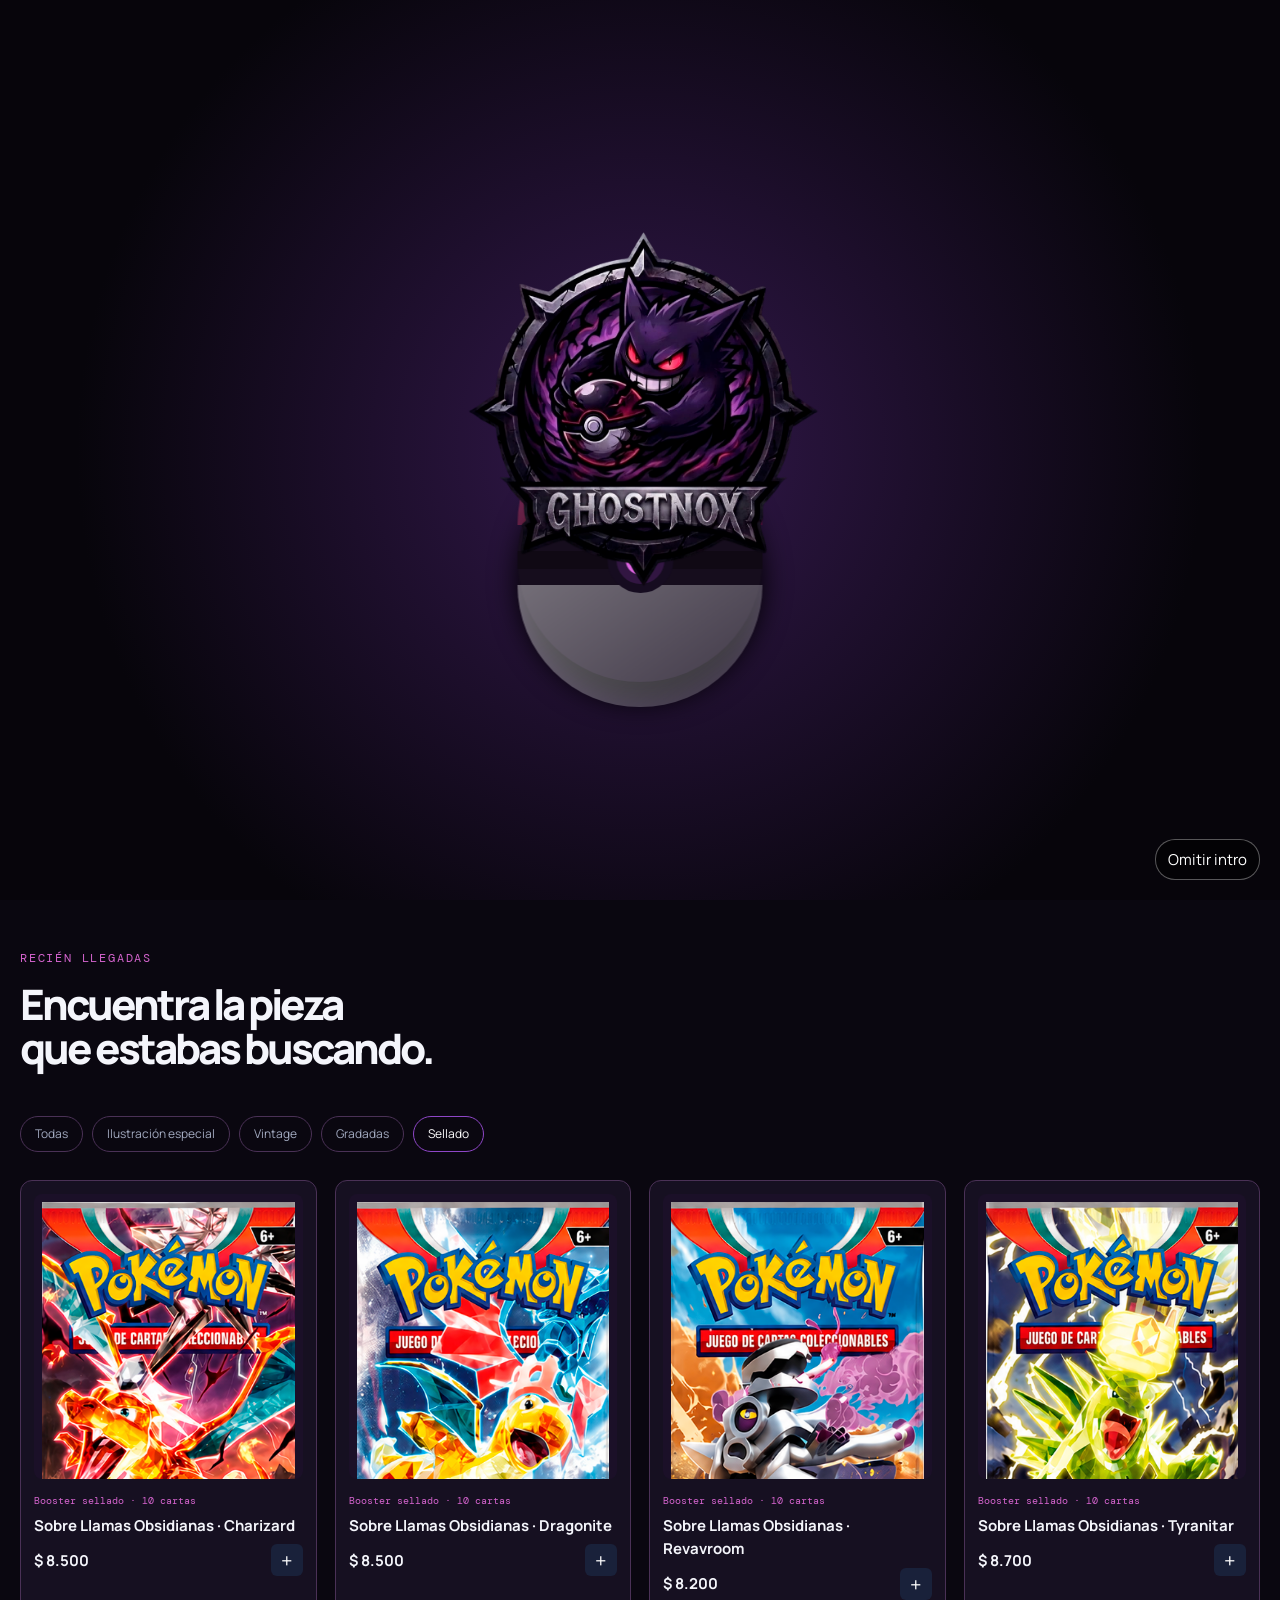
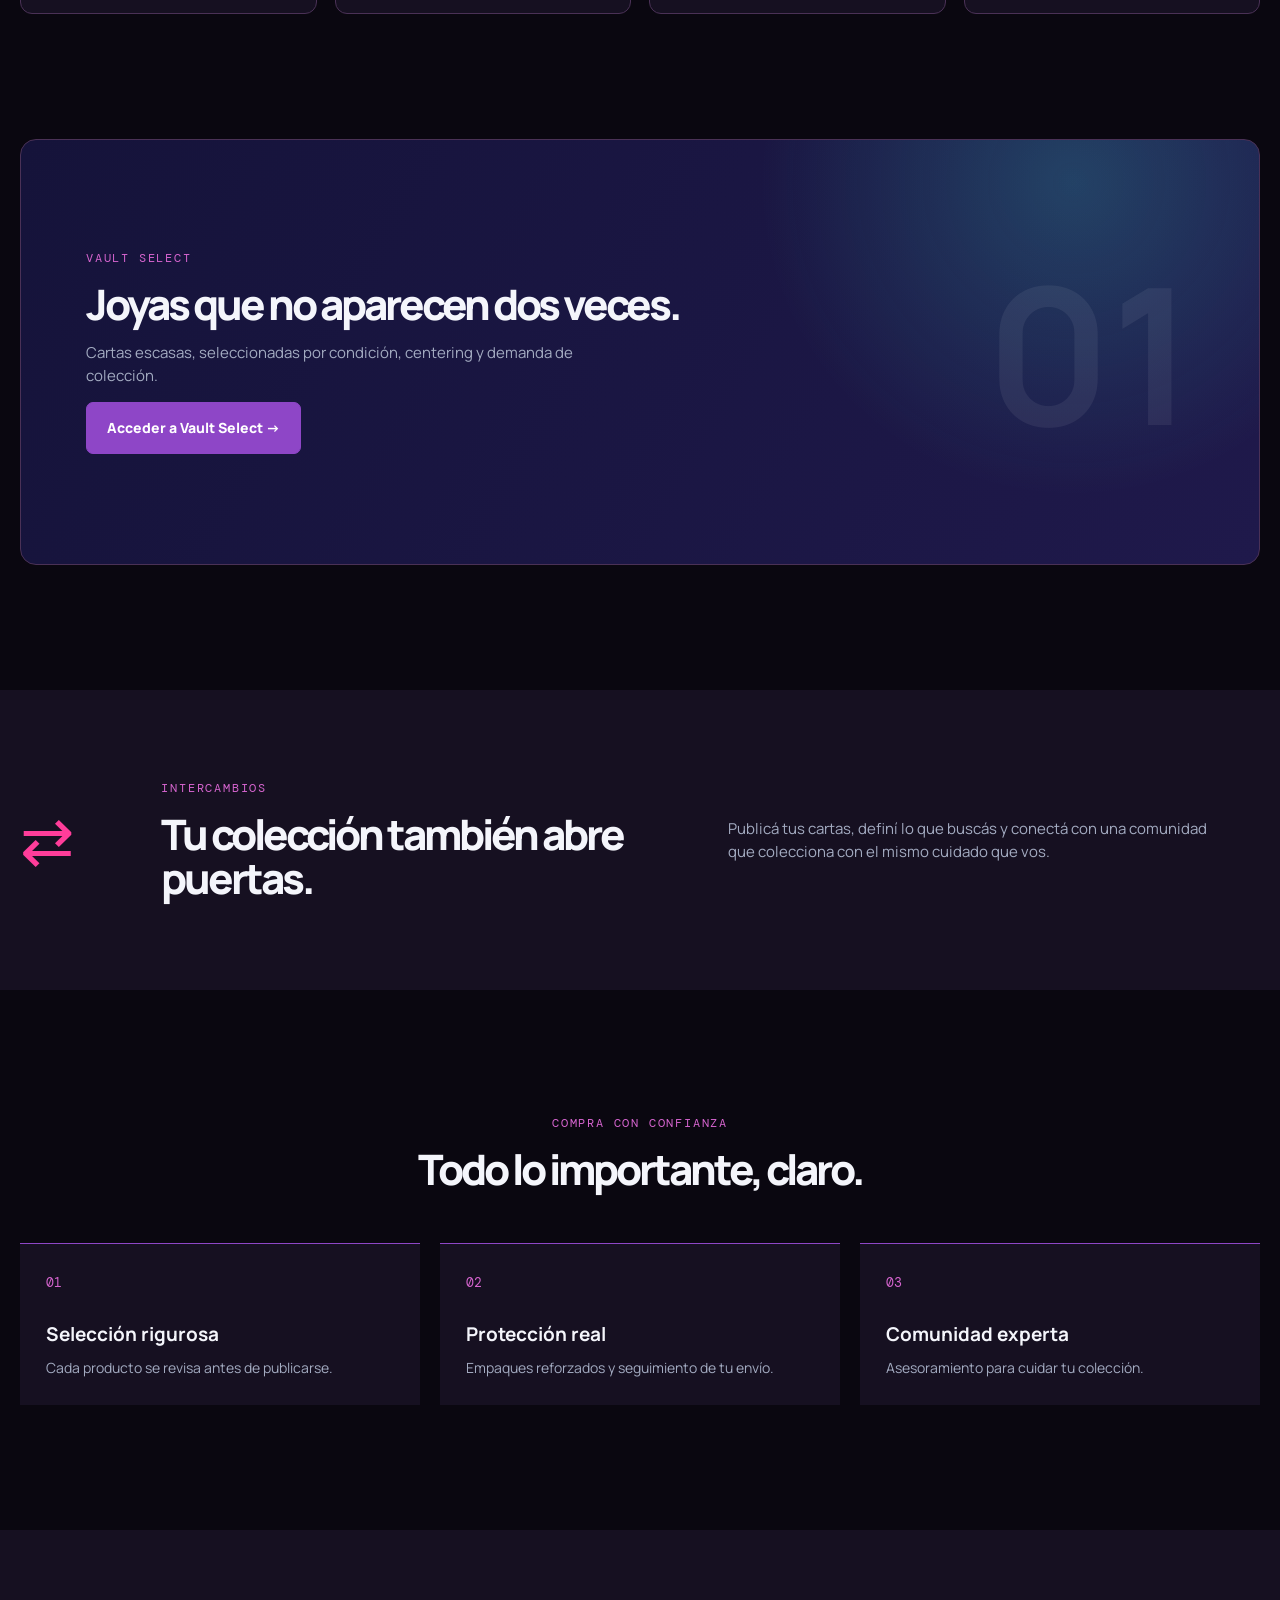
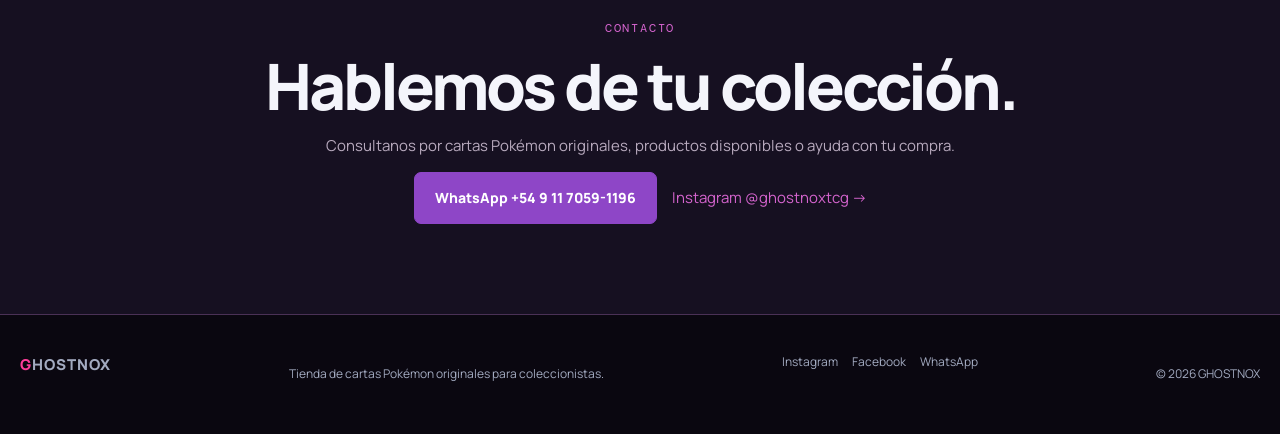
==== index.html @ 44be55e6 "Add singles" ====
<!doctype html>
<html lang="es">

<head>
    <meta charset="utf-8">
    <meta name="viewport" content="width=device-width,initial-scale=1">
    <title>Ghostnox — Cartas Pokémon</title>
    <link rel="icon" href="favicon.svg">
    <link rel="preconnect" href="https://fonts.googleapis.com">
    <link rel="preconnect" href="https://fonts.gstatic.com" crossorigin>
    <link href="https://fonts.googleapis.com/css2?family=DM+Mono&family=Manrope:wght@400;600;700;800&display=swap"
        rel="stylesheet">
    <link rel="stylesheet" href="assets/css/style.css">
</head>

<body>
    <header><a class="brand" href="#inicio">✦ Ghostnox </b></a>
        <nav data-navigation><a href="singles.html">Singles</a><a href="#coleccion">Colección</a><a href="#vault">Vault Select</a><a
                href="#intercambios">Intercambios</a><a href="#guia">Guía</a></nav>
        <div class="actions"><button data-search-button aria-label="Buscar">⌕</button><button class="bag"
                data-cart-button>Bolsa <span data-cart-count>0</span></button><button class="menu"
                data-menu-button>☰</button></div>
    </header>
    <main id="inicio">
        <section class="hero">
            <div class="copy">
                <p class="eyebrow">CURADO PARA COLECCIONISTAS</p>
                <h1>Tu próxima carta<br><em>extraordinaria.</em></h1>
                <p>Cartas verificadas, envíos protegidos y una selección que convierte cada apertura en un momento
                    especial.</p><a class="button" href="#coleccion">Explorar cartas →</a><a class="quiet"
                    href="#guia">Cómo funciona</a>
                <div class="trust">◆ Autenticidad verificada　◆ Pago protegido　◆ Envíos asegurados</div>
            </div>
            <div class="hero-art">
                <div class="card"><small>STAGE 2 · 330 HP</small><strong>Charizard ex</strong>
                    <div>🔥</div>
                    <p>Inferno Wing <b>180</b></p><i>Paldea Evolved · Ultra Rare</i>
                </div>
                <aside><b>9.5</b><small>VAULT<br>GRADE</small></aside>
            </div>
        </section>
        <section class="metrics">
            <div><b>4.8/5</b><span>experiencia de compra</span></div>
            <div><b>3.000+</b><span>cartas disponibles</span></div>
            <div><b>48 h</b><span>despacho asegurado</span></div>
            <div><b>100%</b><span>lotes revisados</span></div>
        </section>
        <section class="collection" id="coleccion">
            <p class="eyebrow">RECIÉN LLEGADAS</p>
            <h2>Encuentra la pieza<br>que estabas buscando.</h2>
            <div class="filters"><button class="active">Todas</button><button>Ilustración
                    especial</button><button>Vintage</button><button>Gradadas</button><button>Sellado</button></div>
            <div class="products"></div>
        </section>
        <section class="vault" id="vault">
            <div>
                <p class="eyebrow">VAULT SELECT</p>
                <h2>Joyas que no aparecen dos veces.</h2>
                <p>Cartas escasas, seleccionadas por condición, centering y demanda de colección.</p><a class="button"
                    href="#coleccion">Acceder a Vault Select →</a>
            </div><b>01</b>
        </section>
        <section class="exchange" id="intercambios"><span>⇄</span>
            <div>
                <p class="eyebrow">INTERCAMBIOS</p>
                <h2>Tu colección también abre puertas.</h2>
            </div>
            <p>Publicá tus cartas, definí lo que buscás y conectá con una comunidad que colecciona con el mismo cuidado
                que vos.</p>
        </section>
        <section class="guide" id="guia">
            <p class="eyebrow">COMPRA CON CONFIANZA</p>
            <h2>Todo lo importante, claro.</h2>
            <div>
                <article><span>01</span>
                    <h3>Selección rigurosa</h3>
                    <p>Cada producto se revisa antes de publicarse.</p>
                </article>
                <article><span>02</span>
                    <h3>Protección real</h3>
                    <p>Empaques reforzados y seguimiento de tu envío.</p>
                </article>
                <article><span>03</span>
                    <h3>Comunidad experta</h3>
                    <p>Asesoramiento para cuidar tu colección.</p>
                </article>
            </div>
        </section>
    </main>
    <footer><a class="brand" href="#inicio">✦ Ghostnox </b></a>
        <p>Cartas Pokémon para coleccionar con intención.</p>
        <p>© 2026 Ghostnox </p>
    </footer>
    <aside class="cart-panel" data-cart-panel>
        <div>
            <h2>Tu bolsa</h2><button data-close-cart>×</button>
        </div>
        <section data-cart-items>
            <p>Tu bolsa está vacía.</p>
        </section>
        <p class="total">Total <b data-cart-total>$0</b></p><button class="button" data-checkout-button>Finalizar compra
            →</button>
    </aside>
    <div class="overlay" data-overlay></div>
    <dialog data-search-dialog>
        <form method="dialog"><button>×</button><label for="search">Encontrá tu próxima carta</label><input id="search"
                type="search" placeholder="Buscar por nombre o expansión" autofocus></form>
    </dialog>
    <script src="assets/js/script.js"></script>
</body>

</html>
---- assets/css/style.css ----
:root{--color-bg:#080b16;--color-surface:#11172a;--color-surface-light:#19213a;--color-primary:#9365ff;--color-primary-hover:#ad8aff;--color-secondary:#3de4dc;--color-accent:#f6c95c;--color-text:#f4f5fb;--color-text-muted:#a3abc1;--color-success:#62d69a;--color-warning:#f6c95c;--color-danger:#ff657c;--border-color:#2a334b;--shadow-card:0 24px 55px #0008;--glow-primary:0 0 48px #9365ff55}*{box-sizing:border-box}html{scroll-behavior:smooth}body{margin:0;background:var(--color-bg);color:var(--color-text);font:15px Manrope,sans-serif;line-height:1.55}a{text-decoration:none;color:inherit}button{font:inherit;cursor:pointer}header{height:82px;max-width:1240px;margin:auto;display:flex;align-items:center;justify-content:space-between}.brand{font-size:15px;font-weight:800;letter-spacing:1px}.brand:first-letter{color:var(--color-accent)}.brand b,.eyebrow{color:var(--color-secondary)}nav{display:flex;gap:28px}nav a{color:var(--color-text-muted);font-size:14px;font-weight:700}.actions{display:flex;gap:10px;align-items:center}.actions button{border:0;background:none;color:white;font-size:23px}.actions .bag{font-size:13px;border:1px solid var(--border-color);border-radius:22px;padding:7px 10px 7px 14px}.bag span{background:var(--color-primary);padding:2px 7px;border-radius:12px;margin-left:4px}.menu{display:none}.hero{max-width:1240px;margin:auto;min-height:630px;display:grid;grid-template-columns:1.05fr .95fr;align-items:center}.eyebrow{font:12px 'DM Mono',monospace;letter-spacing:1.8px;margin:0 0 16px}.hero h1,h2{font-size:clamp(38px,5vw,68px);line-height:1.05;letter-spacing:-3px;margin:0;font-weight:800}.hero em{font-style:normal;color:var(--color-primary-hover)}.copy>p:not(.eyebrow){max-width:510px;color:var(--color-text-muted);font-size:17px;margin:25px 0 32px}.button{display:inline-block;background:var(--color-primary);border:1px solid var(--color-primary);border-radius:7px;padding:14px 20px;color:white;font-size:14px;font-weight:800}.button:hover{background:var(--color-primary-hover);box-shadow:var(--glow-primary)}.quiet{border:1px solid var(--border-color);border-radius:7px;padding:14px 20px;margin-left:8px;font-size:14px;font-weight:700}.trust{margin-top:48px;color:var(--color-text-muted);font-size:11px;font-weight:700}.hero-art{height:500px;display:grid;place-items:center;position:relative;background:radial-gradient(circle,#3de4dc22,transparent 55%)}.card{width:255px;height:360px;padding:16px;border-radius:14px;transform:rotate(8deg);background:linear-gradient(145deg,#f8cc5d,#ea7d43 45%,#942557);border:7px solid #f9e6a1;color:#261323;box-shadow:var(--shadow-card);position:relative}.card small,.card i{font:10px 'DM Mono',monospace;font-weight:bold}.card strong{display:block;font-size:29px}.card div{height:210px;display:grid;place-items:center;margin:9px 0;font-size:100px;background:radial-gradient(circle at 50% 70%,#ffd559,#e5522b 30%,#64134b 75%);border:2px solid #42182d}.card p{margin:0;font-size:13px}.card p b{float:right}.hero-art aside{position:absolute;right:18%;bottom:15%;width:80px;height:80px;display:grid;place-items:center;background:#e9eff8;color:#11172a;border:3px solid #91a1bc;border-radius:8px;box-shadow:var(--shadow-card)}.hero-art aside b{font-size:28px}.hero-art aside small{font:8px 'DM Mono',monospace;text-align:center;position:absolute;bottom:7px}.metrics{max-width:1240px;margin:auto;border-block:1px solid var(--border-color);display:grid;grid-template-columns:repeat(4,1fr)}.metrics div{padding:27px 35px;border-right:1px solid var(--border-color)}.metrics div:last-child{border:0}.metrics b{display:block;font-size:22px}.metrics span{color:var(--color-text-muted);font-size:12px}.collection,.guide{max-width:1240px;margin:auto;padding:125px 0}.collection h2,.guide h2,.vault h2,.exchange h2{font-size:42px}.filters{display:flex;gap:9px;flex-wrap:wrap;margin:45px 0 28px}.filters button{background:none;border:1px solid var(--border-color);border-radius:20px;color:var(--color-text-muted);padding:8px 14px;font-size:12px}.filters button.active,.filters button:hover{border-color:var(--color-primary);color:white}.products{display:grid;grid-template-columns:repeat(4,1fr);gap:18px}.product{background:var(--color-surface);border:1px solid var(--border-color);border-radius:12px;padding:13px;transition:.25s}.product:hover{transform:translateY(-6px);border-color:var(--color-primary);box-shadow:var(--shadow-card)}.product-image{height:230px;border-radius:8px;display:grid;place-items:center;font-size:75px}.electric{background:linear-gradient(145deg,#253160,#b28728)}.psychic{background:linear-gradient(145deg,#25164d,#a749b3)}.water{background:linear-gradient(145deg,#112e55,#178fae)}.grass{background:linear-gradient(145deg,#173c37,#64a24c)}.product small{display:block;color:var(--color-secondary);font:10px 'DM Mono',monospace;margin-top:15px}.product h3{font-size:15px;margin:7px 0}.product>div:last-child{display:flex;justify-content:space-between;align-items:center}.product button{background:var(--color-surface-light);border:0;color:white;border-radius:6px;width:32px;height:32px;font-size:20px}.product button:hover{background:var(--color-primary)}.vault{max-width:1240px;margin:auto;min-height:330px;padding:65px;display:flex;justify-content:space-between;align-items:center;border:1px solid var(--border-color);border-radius:16px;background:radial-gradient(circle at 85% 10%,#3de4dc35,transparent 28%),linear-gradient(120deg,#15133a,#1f194b)}.vault p:not(.eyebrow),.exchange>p{max-width:500px;color:var(--color-text-muted)}.vault>b{font-size:190px;color:#fff1}.exchange{margin-top:125px;padding:90px max(20px,calc((100% - 1240px)/2));background:var(--color-surface);display:grid;grid-template-columns:.2fr 1fr 1fr;gap:35px;align-items:center}.exchange>span{font-size:65px;color:var(--color-accent)}.guide{text-align:center}.guide>div{display:grid;grid-template-columns:repeat(3,1fr);gap:20px;text-align:left;margin-top:52px}.guide article{padding:26px;background:var(--color-surface);border-top:1px solid var(--color-primary)}.guide span{font:13px 'DM Mono',monospace;color:var(--color-secondary)}.guide h3{font-size:19px;margin:26px 0 8px}.guide article p{color:var(--color-text-muted);font-size:14px;margin:0}footer{border-top:1px solid var(--border-color);padding:38px max(20px,calc((100% - 1240px)/2));display:flex;justify-content:space-between;color:var(--color-text-muted);font-size:12px}.cart-panel{position:fixed;z-index:3;inset:0 0 0 auto;width:min(430px,90vw);padding:28px;background:var(--color-surface);transform:translateX(100%);transition:.3s}.cart-panel.open{transform:none}.cart-panel>div,.total{display:flex;justify-content:space-between;align-items:center;border-bottom:1px solid var(--border-color)}.cart-panel h2{font-size:25px}.cart-panel button:not(.button),dialog button{border:0;background:none;color:white;font-size:30px}.cart-panel section{min-height:55vh}.cart-panel section p{border-bottom:1px solid var(--border-color);padding:15px 0;color:var(--color-text-muted)}.total{padding:20px 0;font-size:18px}.cart-panel .button{width:100%;text-align:center}.overlay{position:fixed;z-index:2;inset:0;background:#000a;opacity:0;pointer-events:none}.overlay.visible{opacity:1;pointer-events:auto}dialog{width:min(600px,90vw);background:var(--color-surface);border:1px solid var(--border-color);border-radius:12px;color:white;padding:34px}dialog::backdrop{background:#000c}dialog form{display:grid}dialog button{justify-self:end}dialog label{font-size:25px;font-weight:800}dialog input{margin-top:25px;padding:16px;background:var(--color-bg);border:1px solid var(--border-color);border-radius:7px;color:white;font:15px Manrope}@media(max-width:760px){header{height:68px;width:calc(100% - 28px)}nav{position:absolute;display:none;top:68px;left:0;right:0;padding:20px;background:var(--color-surface);flex-direction:column;z-index:2}nav.open{display:flex}.menu{display:block}.hero{width:calc(100% - 40px);min-height:700px;display:block;padding-top:70px}.hero-art{opacity:.35;position:absolute;inset:auto -75px -65px auto;width:450px}.copy{position:relative;z-index:1}.trust{line-height:2}.metrics{grid-template-columns:repeat(2,1fr)}.metrics div{padding:18px}.collection,.guide{width:calc(100% - 40px);padding:80px 0}.products{grid-template-columns:repeat(2,1fr);gap:10px}.product-image{height:170px}.vault{margin:0 20px;padding:35px}.vault h2,.exchange h2{font-size:32px}.vault>b{display:none}.exchange{margin-top:80px;padding:55px 20px;grid-template-columns:1fr;gap:10px}.exchange>span{display:none}.guide>div{grid-template-columns:1fr;margin-top:30px}footer{flex-direction:column;align-items:center;gap:10px;text-align:center}.quiet{display:none}}
.singles{max-width:1240px;margin:auto;padding:120px 0}.singles-title{display:flex;justify-content:space-between;align-items:end;gap:20px}.singles-title h2{font-size:42px}.singles-title p:not(.eyebrow){color:var(--color-text-muted)}[data-toggle-filters]{display:none}.singles-layout{display:grid;grid-template-columns:235px 1fr;gap:28px;margin-top:38px}.singles-layout aside{height:max-content;padding:18px;border:1px solid var(--border-color);border-radius:10px;background:var(--color-surface)}.filter-head,.single-toolbar{display:flex;justify-content:space-between;align-items:center}.filter-head{padding-bottom:14px;border-bottom:1px solid var(--border-color)}.filter-head button,.empty button{border:0;background:none;color:var(--color-secondary);font-size:12px}.singles-layout aside>label{display:block;padding:15px 0;color:var(--color-text-muted);font-size:12px}.singles-layout input:not([type=checkbox]),.single-toolbar select,.single footer select{width:100%;margin-top:6px;padding:8px;background:var(--color-bg);border:1px solid var(--border-color);border-radius:5px;color:white}.singles-layout details{padding:13px 0;border-top:1px solid var(--border-color)}.singles-layout summary{font-weight:800;font-size:13px;cursor:pointer}.singles-layout details label{display:block;margin-top:8px;color:var(--color-text-muted);font-size:12px}.price{display:grid;grid-template-columns:1fr 1fr;gap:6px}.single-toolbar{margin-bottom:16px;color:var(--color-text-muted);font-size:13px}.single-toolbar b{color:white}.single-toolbar select{width:auto;margin:0}.single-grid{display:grid;grid-template-columns:repeat(3,1fr);gap:16px}.single{position:relative;overflow:hidden;border:1px solid var(--border-color);border-radius:10px;background:var(--color-surface);transition:.2s}.single:hover{transform:translateY(-4px);border-color:var(--color-primary);box-shadow:var(--shadow-card)}.single-art{height:230px;display:flex;flex-direction:column;justify-content:space-between;padding:14px;background:radial-gradient(circle at 75% 25%,#ffffff66,transparent 28%),linear-gradient(145deg,#5d2189,#17152f)}.single-art.agua{background:linear-gradient(145deg,#153f73,#2c97c5)}.single-art.fuego{background:linear-gradient(145deg,#8b291d,#e57133)}.single-art.rayo{background:linear-gradient(145deg,#8d650b,#e9bd31)}.single-art.oscuridad{background:linear-gradient(145deg,#121521,#464963)}.single-art.dragon{background:linear-gradient(145deg,#8d3b18,#db942d)}.single-art strong{font-size:27px;line-height:1.1;text-shadow:0 3px 8px #000}.single-art small{font:10px 'DM Mono',monospace}.single-art i{align-self:end;font-style:normal;font-weight:800}.single>div:last-child{padding:13px}.single>div p{margin:0;color:var(--color-secondary);font:10px 'DM Mono',monospace}.single h3{margin:5px 0;font-size:15px}.single em{font-style:normal;color:var(--color-text-muted);font-size:10px}.single footer{display:flex;justify-content:space-between;align-items:center;padding:13px 0 0;margin-top:10px;border-top:1px solid var(--border-color)}.single footer select{width:40px;margin:0;padding:5px}.single footer button{width:30px;height:30px;border:0;border-radius:5px;background:var(--color-primary);color:white;font-size:19px}.heart{position:absolute;right:8px;top:8px;z-index:1;border:0;border-radius:50%;background:#090716aa;color:white;width:30px;height:30px;font-size:20px}.heart.saved{color:#ff72b8}.pages{display:flex;justify-content:center;gap:6px;margin-top:25px}.pages button{width:30px;height:30px;border:1px solid var(--border-color);background:var(--color-surface);color:white;border-radius:5px}.pages .active{background:var(--color-primary)}.empty{text-align:center;padding:55px;color:var(--color-text-muted);border:1px dashed var(--border-color)}@media(max-width:760px){.singles{width:calc(100% - 40px);padding:75px 0}.singles-title h2{font-size:31px}[data-toggle-filters]{display:block;border:1px solid var(--border-color);background:var(--color-surface);color:white;border-radius:18px;padding:8px}.singles-layout{display:block;margin-top:25px}.singles-layout aside{display:none;margin-bottom:16px}.singles.open aside{display:block}.single-toolbar{align-items:start;flex-direction:column;gap:9px}.single-grid{grid-template-columns:repeat(2,1fr);gap:10px}.single-art{height:175px}.single-art strong{font-size:20px}.single>div:last-child{padding:10px}.single footer b{font-size:12px}}
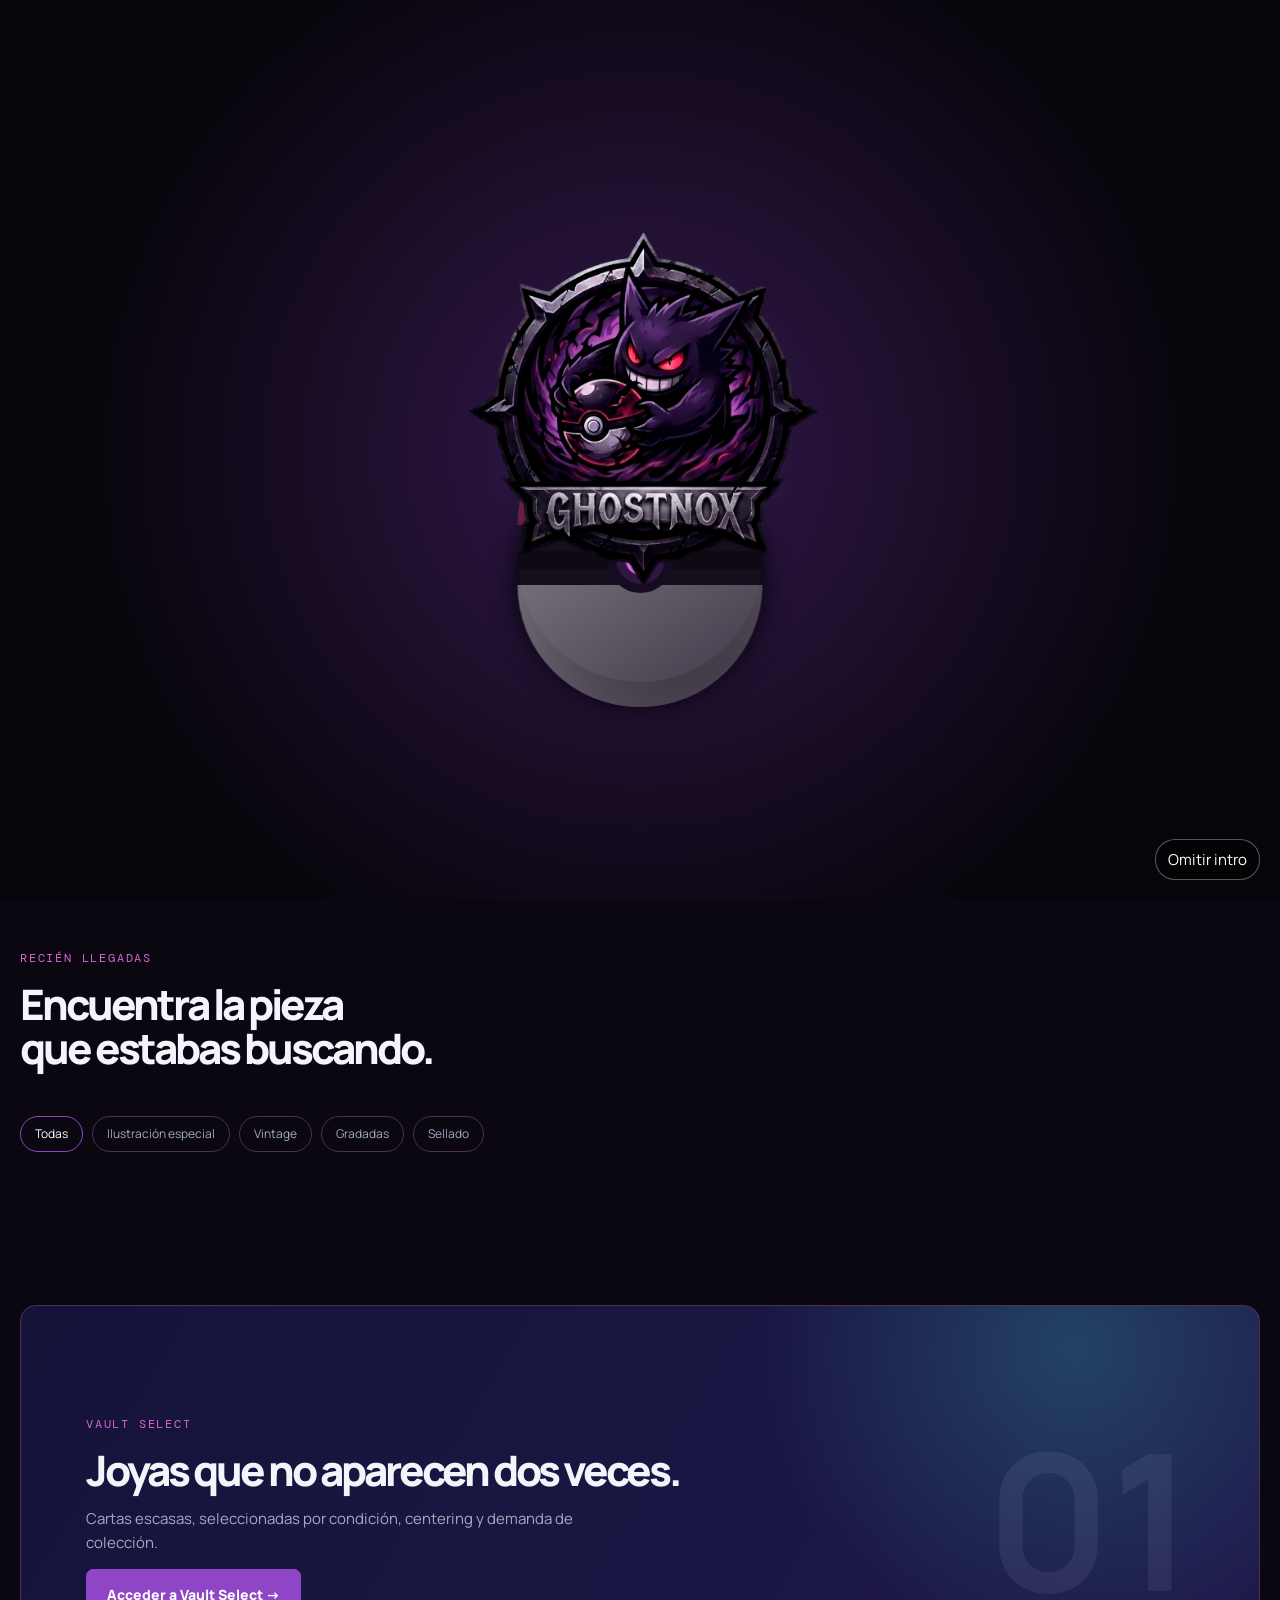
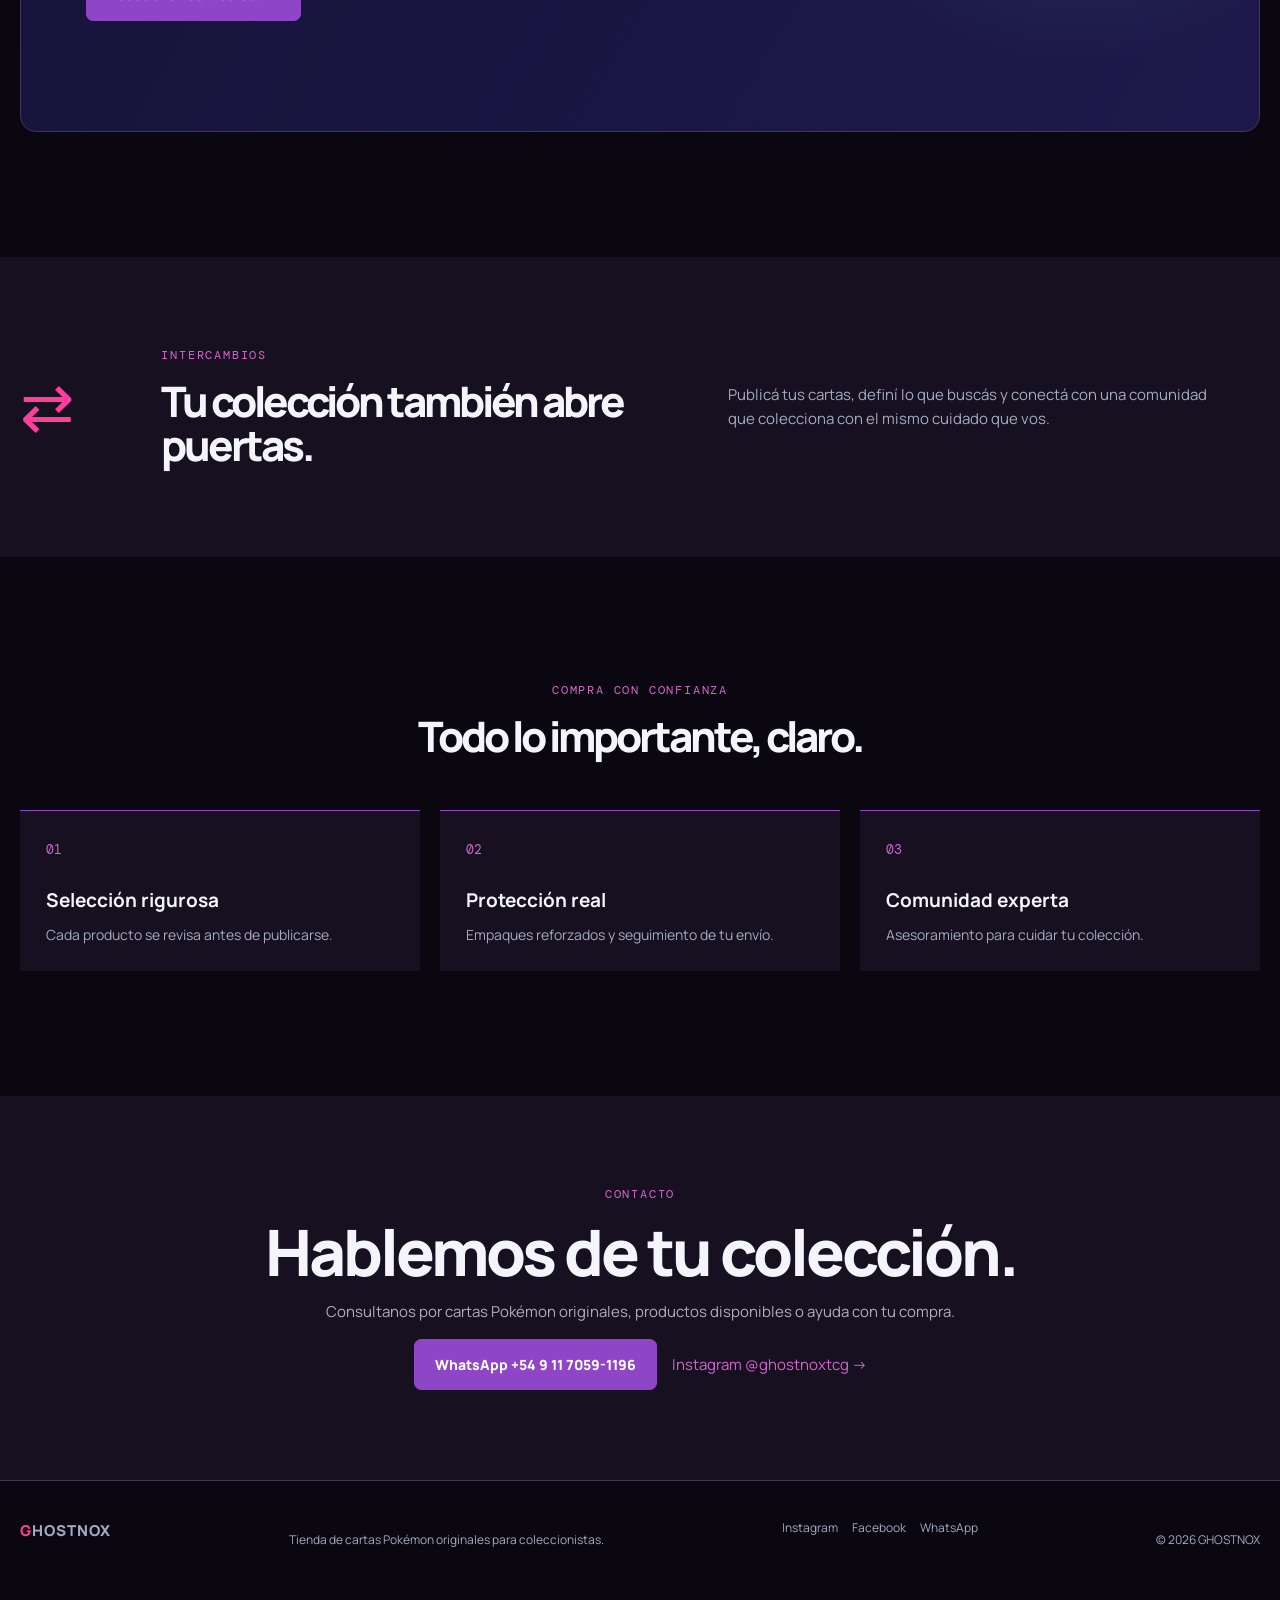
==== commit bced2223: "implement super base" ====
--- a/index.html
+++ b/index.html
@@ -11,6 +11,9 @@
     <link href="https://fonts.googleapis.com/css2?family=DM+Mono&family=Manrope:wght@400;600;700;800&display=swap"
         rel="stylesheet">
     <link rel="stylesheet" href="assets/css/style.css">
+    <link rel="stylesheet" href="assets/css/supabase-app.css">
+    <link rel="stylesheet" href="assets/css/legacy-enhancements.css">
+    <link rel="stylesheet" href="assets/css/legacy-contact.css">
 </head>
 
 <body>
@@ -107,6 +110,7 @@
                 type="search" placeholder="Buscar por nombre o expansión" autofocus></form>
     </dialog>
     <script src="assets/js/script.js"></script>
+    <script type="module" src="assets/js/app.js"></script>
 </body>
 
 </html>
--- a/assets/css/style.css
+++ b/assets/css/style.css
@@ -1,2 +1,2 @@
 :root{--color-bg:#080b16;--color-surface:#11172a;--color-surface-light:#19213a;--color-primary:#9365ff;--color-primary-hover:#ad8aff;--color-secondary:#3de4dc;--color-accent:#f6c95c;--color-text:#f4f5fb;--color-text-muted:#a3abc1;--color-success:#62d69a;--color-warning:#f6c95c;--color-danger:#ff657c;--border-color:#2a334b;--shadow-card:0 24px 55px #0008;--glow-primary:0 0 48px #9365ff55}*{box-sizing:border-box}html{scroll-behavior:smooth}body{margin:0;background:var(--color-bg);color:var(--color-text);font:15px Manrope,sans-serif;line-height:1.55}a{text-decoration:none;color:inherit}button{font:inherit;cursor:pointer}header{height:82px;max-width:1240px;margin:auto;display:flex;align-items:center;justify-content:space-between}.brand{font-size:15px;font-weight:800;letter-spacing:1px}.brand:first-letter{color:var(--color-accent)}.brand b,.eyebrow{color:var(--color-secondary)}nav{display:flex;gap:28px}nav a{color:var(--color-text-muted);font-size:14px;font-weight:700}.actions{display:flex;gap:10px;align-items:center}.actions button{border:0;background:none;color:white;font-size:23px}.actions .bag{font-size:13px;border:1px solid var(--border-color);border-radius:22px;padding:7px 10px 7px 14px}.bag span{background:var(--color-primary);padding:2px 7px;border-radius:12px;margin-left:4px}.menu{display:none}.hero{max-width:1240px;margin:auto;min-height:630px;display:grid;grid-template-columns:1.05fr .95fr;align-items:center}.eyebrow{font:12px 'DM Mono',monospace;letter-spacing:1.8px;margin:0 0 16px}.hero h1,h2{font-size:clamp(38px,5vw,68px);line-height:1.05;letter-spacing:-3px;margin:0;font-weight:800}.hero em{font-style:normal;color:var(--color-primary-hover)}.copy>p:not(.eyebrow){max-width:510px;color:var(--color-text-muted);font-size:17px;margin:25px 0 32px}.button{display:inline-block;background:var(--color-primary);border:1px solid var(--color-primary);border-radius:7px;padding:14px 20px;color:white;font-size:14px;font-weight:800}.button:hover{background:var(--color-primary-hover);box-shadow:var(--glow-primary)}.quiet{border:1px solid var(--border-color);border-radius:7px;padding:14px 20px;margin-left:8px;font-size:14px;font-weight:700}.trust{margin-top:48px;color:var(--color-text-muted);font-size:11px;font-weight:700}.hero-art{height:500px;display:grid;place-items:center;position:relative;background:radial-gradient(circle,#3de4dc22,transparent 55%)}.card{width:255px;height:360px;padding:16px;border-radius:14px;transform:rotate(8deg);background:linear-gradient(145deg,#f8cc5d,#ea7d43 45%,#942557);border:7px solid #f9e6a1;color:#261323;box-shadow:var(--shadow-card);position:relative}.card small,.card i{font:10px 'DM Mono',monospace;font-weight:bold}.card strong{display:block;font-size:29px}.card div{height:210px;display:grid;place-items:center;margin:9px 0;font-size:100px;background:radial-gradient(circle at 50% 70%,#ffd559,#e5522b 30%,#64134b 75%);border:2px solid #42182d}.card p{margin:0;font-size:13px}.card p b{float:right}.hero-art aside{position:absolute;right:18%;bottom:15%;width:80px;height:80px;display:grid;place-items:center;background:#e9eff8;color:#11172a;border:3px solid #91a1bc;border-radius:8px;box-shadow:var(--shadow-card)}.hero-art aside b{font-size:28px}.hero-art aside small{font:8px 'DM Mono',monospace;text-align:center;position:absolute;bottom:7px}.metrics{max-width:1240px;margin:auto;border-block:1px solid var(--border-color);display:grid;grid-template-columns:repeat(4,1fr)}.metrics div{padding:27px 35px;border-right:1px solid var(--border-color)}.metrics div:last-child{border:0}.metrics b{display:block;font-size:22px}.metrics span{color:var(--color-text-muted);font-size:12px}.collection,.guide{max-width:1240px;margin:auto;padding:125px 0}.collection h2,.guide h2,.vault h2,.exchange h2{font-size:42px}.filters{display:flex;gap:9px;flex-wrap:wrap;margin:45px 0 28px}.filters button{background:none;border:1px solid var(--border-color);border-radius:20px;color:var(--color-text-muted);padding:8px 14px;font-size:12px}.filters button.active,.filters button:hover{border-color:var(--color-primary);color:white}.products{display:grid;grid-template-columns:repeat(4,1fr);gap:18px}.product{background:var(--color-surface);border:1px solid var(--border-color);border-radius:12px;padding:13px;transition:.25s}.product:hover{transform:translateY(-6px);border-color:var(--color-primary);box-shadow:var(--shadow-card)}.product-image{height:230px;border-radius:8px;display:grid;place-items:center;font-size:75px}.electric{background:linear-gradient(145deg,#253160,#b28728)}.psychic{background:linear-gradient(145deg,#25164d,#a749b3)}.water{background:linear-gradient(145deg,#112e55,#178fae)}.grass{background:linear-gradient(145deg,#173c37,#64a24c)}.product small{display:block;color:var(--color-secondary);font:10px 'DM Mono',monospace;margin-top:15px}.product h3{font-size:15px;margin:7px 0}.product>div:last-child{display:flex;justify-content:space-between;align-items:center}.product button{background:var(--color-surface-light);border:0;color:white;border-radius:6px;width:32px;height:32px;font-size:20px}.product button:hover{background:var(--color-primary)}.vault{max-width:1240px;margin:auto;min-height:330px;padding:65px;display:flex;justify-content:space-between;align-items:center;border:1px solid var(--border-color);border-radius:16px;background:radial-gradient(circle at 85% 10%,#3de4dc35,transparent 28%),linear-gradient(120deg,#15133a,#1f194b)}.vault p:not(.eyebrow),.exchange>p{max-width:500px;color:var(--color-text-muted)}.vault>b{font-size:190px;color:#fff1}.exchange{margin-top:125px;padding:90px max(20px,calc((100% - 1240px)/2));background:var(--color-surface);display:grid;grid-template-columns:.2fr 1fr 1fr;gap:35px;align-items:center}.exchange>span{font-size:65px;color:var(--color-accent)}.guide{text-align:center}.guide>div{display:grid;grid-template-columns:repeat(3,1fr);gap:20px;text-align:left;margin-top:52px}.guide article{padding:26px;background:var(--color-surface);border-top:1px solid var(--color-primary)}.guide span{font:13px 'DM Mono',monospace;color:var(--color-secondary)}.guide h3{font-size:19px;margin:26px 0 8px}.guide article p{color:var(--color-text-muted);font-size:14px;margin:0}footer{border-top:1px solid var(--border-color);padding:38px max(20px,calc((100% - 1240px)/2));display:flex;justify-content:space-between;color:var(--color-text-muted);font-size:12px}.cart-panel{position:fixed;z-index:3;inset:0 0 0 auto;width:min(430px,90vw);padding:28px;background:var(--color-surface);transform:translateX(100%);transition:.3s}.cart-panel.open{transform:none}.cart-panel>div,.total{display:flex;justify-content:space-between;align-items:center;border-bottom:1px solid var(--border-color)}.cart-panel h2{font-size:25px}.cart-panel button:not(.button),dialog button{border:0;background:none;color:white;font-size:30px}.cart-panel section{min-height:55vh}.cart-panel section p{border-bottom:1px solid var(--border-color);padding:15px 0;color:var(--color-text-muted)}.total{padding:20px 0;font-size:18px}.cart-panel .button{width:100%;text-align:center}.overlay{position:fixed;z-index:2;inset:0;background:#000a;opacity:0;pointer-events:none}.overlay.visible{opacity:1;pointer-events:auto}dialog{width:min(600px,90vw);background:var(--color-surface);border:1px solid var(--border-color);border-radius:12px;color:white;padding:34px}dialog::backdrop{background:#000c}dialog form{display:grid}dialog button{justify-self:end}dialog label{font-size:25px;font-weight:800}dialog input{margin-top:25px;padding:16px;background:var(--color-bg);border:1px solid var(--border-color);border-radius:7px;color:white;font:15px Manrope}@media(max-width:760px){header{height:68px;width:calc(100% - 28px)}nav{position:absolute;display:none;top:68px;left:0;right:0;padding:20px;background:var(--color-surface);flex-direction:column;z-index:2}nav.open{display:flex}.menu{display:block}.hero{width:calc(100% - 40px);min-height:700px;display:block;padding-top:70px}.hero-art{opacity:.35;position:absolute;inset:auto -75px -65px auto;width:450px}.copy{position:relative;z-index:1}.trust{line-height:2}.metrics{grid-template-columns:repeat(2,1fr)}.metrics div{padding:18px}.collection,.guide{width:calc(100% - 40px);padding:80px 0}.products{grid-template-columns:repeat(2,1fr);gap:10px}.product-image{height:170px}.vault{margin:0 20px;padding:35px}.vault h2,.exchange h2{font-size:32px}.vault>b{display:none}.exchange{margin-top:80px;padding:55px 20px;grid-template-columns:1fr;gap:10px}.exchange>span{display:none}.guide>div{grid-template-columns:1fr;margin-top:30px}footer{flex-direction:column;align-items:center;gap:10px;text-align:center}.quiet{display:none}}
-.singles{max-width:1240px;margin:auto;padding:120px 0}.singles-title{display:flex;justify-content:space-between;align-items:end;gap:20px}.singles-title h2{font-size:42px}.singles-title p:not(.eyebrow){color:var(--color-text-muted)}[data-toggle-filters]{display:none}.singles-layout{display:grid;grid-template-columns:235px 1fr;gap:28px;margin-top:38px}.singles-layout aside{height:max-content;padding:18px;border:1px solid var(--border-color);border-radius:10px;background:var(--color-surface)}.filter-head,.single-toolbar{display:flex;justify-content:space-between;align-items:center}.filter-head{padding-bottom:14px;border-bottom:1px solid var(--border-color)}.filter-head button,.empty button{border:0;background:none;color:var(--color-secondary);font-size:12px}.singles-layout aside>label{display:block;padding:15px 0;color:var(--color-text-muted);font-size:12px}.singles-layout input:not([type=checkbox]),.single-toolbar select,.single footer select{width:100%;margin-top:6px;padding:8px;background:var(--color-bg);border:1px solid var(--border-color);border-radius:5px;color:white}.singles-layout details{padding:13px 0;border-top:1px solid var(--border-color)}.singles-layout summary{font-weight:800;font-size:13px;cursor:pointer}.singles-layout details label{display:block;margin-top:8px;color:var(--color-text-muted);font-size:12px}.price{display:grid;grid-template-columns:1fr 1fr;gap:6px}.single-toolbar{margin-bottom:16px;color:var(--color-text-muted);font-size:13px}.single-toolbar b{color:white}.single-toolbar select{width:auto;margin:0}.single-grid{display:grid;grid-template-columns:repeat(3,1fr);gap:16px}.single{position:relative;overflow:hidden;border:1px solid var(--border-color);border-radius:10px;background:var(--color-surface);transition:.2s}.single:hover{transform:translateY(-4px);border-color:var(--color-primary);box-shadow:var(--shadow-card)}.single-art{height:230px;display:flex;flex-direction:column;justify-content:space-between;padding:14px;background:radial-gradient(circle at 75% 25%,#ffffff66,transparent 28%),linear-gradient(145deg,#5d2189,#17152f)}.single-art.agua{background:linear-gradient(145deg,#153f73,#2c97c5)}.single-art.fuego{background:linear-gradient(145deg,#8b291d,#e57133)}.single-art.rayo{background:linear-gradient(145deg,#8d650b,#e9bd31)}.single-art.oscuridad{background:linear-gradient(145deg,#121521,#464963)}.single-art.dragon{background:linear-gradient(145deg,#8d3b18,#db942d)}.single-art strong{font-size:27px;line-height:1.1;text-shadow:0 3px 8px #000}.single-art small{font:10px 'DM Mono',monospace}.single-art i{align-self:end;font-style:normal;font-weight:800}.single>div:last-child{padding:13px}.single>div p{margin:0;color:var(--color-secondary);font:10px 'DM Mono',monospace}.single h3{margin:5px 0;font-size:15px}.single em{font-style:normal;color:var(--color-text-muted);font-size:10px}.single footer{display:flex;justify-content:space-between;align-items:center;padding:13px 0 0;margin-top:10px;border-top:1px solid var(--border-color)}.single footer select{width:40px;margin:0;padding:5px}.single footer button{width:30px;height:30px;border:0;border-radius:5px;background:var(--color-primary);color:white;font-size:19px}.heart{position:absolute;right:8px;top:8px;z-index:1;border:0;border-radius:50%;background:#090716aa;color:white;width:30px;height:30px;font-size:20px}.heart.saved{color:#ff72b8}.pages{display:flex;justify-content:center;gap:6px;margin-top:25px}.pages button{width:30px;height:30px;border:1px solid var(--border-color);background:var(--color-surface);color:white;border-radius:5px}.pages .active{background:var(--color-primary)}.empty{text-align:center;padding:55px;color:var(--color-text-muted);border:1px dashed var(--border-color)}@media(max-width:760px){.singles{width:calc(100% - 40px);padding:75px 0}.singles-title h2{font-size:31px}[data-toggle-filters]{display:block;border:1px solid var(--border-color);background:var(--color-surface);color:white;border-radius:18px;padding:8px}.singles-layout{display:block;margin-top:25px}.singles-layout aside{display:none;margin-bottom:16px}.singles.open aside{display:block}.single-toolbar{align-items:start;flex-direction:column;gap:9px}.single-grid{grid-template-columns:repeat(2,1fr);gap:10px}.single-art{height:175px}.single-art strong{font-size:20px}.single>div:last-child{padding:10px}.single footer b{font-size:12px}}
+.singles{max-width:1240px;margin:auto;padding:120px 0}.singles-title{display:flex;justify-content:space-between;align-items:end;gap:20px}.singles-title h2{font-size:42px}.singles-title p:not(.eyebrow){color:var(--color-text-muted)}[data-toggle-filters]{display:none}.singles-layout{display:grid;grid-template-columns:235px minmax(0,1fr);gap:28px;margin-top:38px}.singles-layout aside{height:max-content;padding:18px;border:1px solid var(--border-color);border-radius:10px;background:var(--color-surface)}.filter-head,.single-toolbar{display:flex;justify-content:space-between;align-items:center}.filter-head{padding-bottom:14px;border-bottom:1px solid var(--border-color)}.filter-head button,.empty button{border:0;background:none;color:var(--color-secondary);font-size:12px}.singles-layout aside>label{display:block;padding:15px 0;color:var(--color-text-muted);font-size:12px}.singles-layout input:not([type=checkbox]),.single-toolbar select,.single footer select{width:100%;margin-top:6px;padding:8px;background:var(--color-bg);border:1px solid var(--border-color);border-radius:5px;color:white}.singles-layout details{padding:13px 0;border-top:1px solid var(--border-color)}.singles-layout summary{font-weight:800;font-size:13px;cursor:pointer}.singles-layout details label{display:block;margin-top:8px;color:var(--color-text-muted);font-size:12px}.price{display:grid;grid-template-columns:1fr 1fr;gap:6px}.single-toolbar{margin-bottom:16px;color:var(--color-text-muted);font-size:13px}.single-toolbar b{color:white}.single-toolbar select{width:auto;margin:0}.single-grid{display:grid;grid-template-columns:repeat(3,minmax(0,1fr));gap:16px}.single{display:flex;flex-direction:column;min-width:0;position:relative;overflow:hidden;border:1px solid var(--border-color);border-radius:10px;background:var(--color-surface);transition:.2s}.single:hover{transform:translateY(-4px);border-color:var(--color-primary);box-shadow:var(--shadow-card)}.single-art{height:230px;display:flex;flex-direction:column;justify-content:space-between;padding:14px;background:radial-gradient(circle at 75% 25%,#ffffff66,transparent 28%),linear-gradient(145deg,#5d2189,#17152f)}.single-art.agua{background:linear-gradient(145deg,#153f73,#2c97c5)}.single-art.fuego{background:linear-gradient(145deg,#8b291d,#e57133)}.single-art.rayo{background:linear-gradient(145deg,#8d650b,#e9bd31)}.single-art.oscuridad{background:linear-gradient(145deg,#121521,#464963)}.single-art.dragon{background:linear-gradient(145deg,#8d3b18,#db942d)}.single-art strong{font-size:27px;line-height:1.1;text-shadow:0 3px 8px #000;overflow-wrap:anywhere}.single-art small{font:10px 'DM Mono',monospace}.single-art i{align-self:end;font-style:normal;font-weight:800}.single>div:last-child{display:flex;flex:1;min-height:145px;flex-direction:column;padding:13px}.single>div p{margin:0;color:var(--color-secondary);font:10px 'DM Mono',monospace}.single h3{margin:5px 0;font-size:15px}.single em{font-style:normal;color:var(--color-text-muted);font-size:10px}.single footer{display:flex;justify-content:space-between;align-items:center;gap:12px;padding:13px 0 0;margin-top:auto;border-top:1px solid var(--border-color)}.single footer span{display:flex;align-items:center;gap:9px}.single footer select{width:46px;margin:0;padding:5px}.single footer button{width:32px;height:32px;border:0;border-radius:5px;background:var(--color-primary);color:white;font-size:19px}.heart{position:absolute;right:8px;top:8px;z-index:1;border:0;border-radius:50%;background:#090716aa;color:white;width:30px;height:30px;font-size:20px}.heart.saved{color:#ff72b8}.pages{display:flex;justify-content:center;gap:6px;margin-top:25px}.pages button{width:30px;height:30px;border:1px solid var(--border-color);background:var(--color-surface);color:white;border-radius:5px}.pages .active{background:var(--color-primary)}.empty{text-align:center;padding:55px;color:var(--color-text-muted);border:1px dashed var(--border-color)}@media(max-width:760px){.singles{width:calc(100% - 40px);padding:75px 0}.singles-title h2{font-size:31px}[data-toggle-filters]{display:block;border:1px solid var(--border-color);background:var(--color-surface);color:white;border-radius:18px;padding:8px}.singles-layout{display:block;margin-top:25px}.singles-layout aside{display:none;margin-bottom:16px}.singles.open aside{display:block}.single-toolbar{align-items:start;flex-direction:column;gap:9px}.single-grid{grid-template-columns:repeat(2,minmax(0,1fr));gap:10px}.single-art{height:175px}.single-art strong{font-size:20px}.single>div:last-child{min-height:153px;padding:10px}.single footer{gap:6px}.single footer span{gap:7px}.single footer b{font-size:12px}.single footer select{width:39px;padding:4px}.single footer button{width:30px;height:30px}}@media(max-width:390px){.singles{width:calc(100% - 28px)}.single-grid{grid-template-columns:1fr}.single-art{height:205px}.single>div:last-child{min-height:130px}}
--- a/assets/css/supabase-app.css
+++ b/assets/css/supabase-app.css
@@ -0,0 +1 @@
+.header-logo-image{width:150px;height:56px;object-fit:contain}.hero-art{background:radial-gradient(circle,#9e4cdb44,transparent 62%)}.ghostnox-hero-logo{max-width:min(440px,100%);max-height:460px;object-fit:contain;filter:drop-shadow(0 18px 32px #000)}.product-image img,.single-art img{display:block;width:100%;height:100%;object-fit:contain}.single-art{cursor:zoom-in}.single-status{color:var(--color-text-muted)}.admin-inventory li img{width:42px;height:56px;object-fit:contain;border-radius:4px;background:var(--color-bg)}.admin-inventory li{align-items:center}.admin-inventory li span{flex:1}.admin-inventory button{margin-left:6px}.admin-inventory input{max-width:210px;padding:8px;background:var(--color-bg);border:1px solid var(--border-color);border-radius:6px;color:white}@media(max-width:760px){.header-logo-image{width:115px}.admin-inventory li{flex-wrap:wrap}.admin-inventory li span:last-child{width:100%;display:flex;justify-content:flex-end}}
--- a/assets/css/legacy-enhancements.css
+++ b/assets/css/legacy-enhancements.css
@@ -0,0 +1 @@
+:root{--color-primary:#8e46c7;--color-primary-hover:#bd6cf4;--color-secondary:#d564ce;--color-accent:#ff3d9a;--color-surface:#161021;--color-bg:#0a0710;--border-color:#4a3156}.header-logo-image{width:150px;height:56px;object-fit:contain}.hero-art{background:radial-gradient(circle,#9e4cdb44,transparent 62%)}.ghostnox-hero-logo{max-width:min(440px,100%);max-height:460px;object-fit:contain;filter:drop-shadow(0 18px 32px #000)}.product-image img,.single-art img{display:block;width:100%;height:100%;object-fit:contain}.ghostnox-intro{position:fixed;z-index:50;inset:0;display:grid;place-items:center;background:radial-gradient(circle,#33184c,#07050b 72%);overflow:hidden}.ghostnox-intro.leaving{opacity:0;transition:.5s}.intro-stage{width:min(440px,88vw);height:min(540px,82vh);position:relative}.pokeball{position:absolute;bottom:38px;left:50%;transform:translateX(-50%);width:min(245px,58vw);aspect-ratio:1;border-radius:50%;background:#160d1d;box-shadow:0 20px 28px #000;animation:ball .9s both}.ball-top,.ball-bottom{position:absolute;width:100%;height:50%;left:0}.ball-top{top:0;border-radius:250px 250px 0 0;background:linear-gradient(145deg,#ff5a80,#760b35);transform-origin:bottom;animation:top .8s 1s forwards}.ball-bottom{bottom:0;border-radius:0 0 250px 250px;background:linear-gradient(145deg,#fff,#777080);transform-origin:top;animation:bottom .8s 1s forwards}.ball-line{position:absolute;z-index:2;top:calc(50% - 9px);height:18px;width:100%;background:#100914}.ball-core{position:absolute;z-index:3;top:50%;left:50%;width:66px;height:66px;transform:translate(-50%,-50%);border:9px solid #160c20;border-radius:50%;background:radial-gradient(circle,#fff 0 22%,#df65e2 25% 42%,#321642 45%)}.intro-logo-wrap{position:absolute;z-index:4;width:82%;left:9%;bottom:90px;opacity:0;animation:logo 1.2s 1.4s forwards}.intro-logo-wrap img{width:100%}.skip-intro{position:absolute;z-index:5;right:20px;bottom:20px;border:1px solid #ffffff55;border-radius:20px;background:#0008;color:white;padding:8px 12px}@keyframes ball{from{opacity:0;transform:translate(-50%,100px) scale(.7)}to{opacity:1;transform:translateX(-50%)}}@keyframes top{to{transform:translateY(-35px);opacity:.4}}@keyframes bottom{to{transform:translateY(25px);opacity:.4}}@keyframes logo{to{opacity:1;transform:translateY(-35px)}}@media(max-width:760px){.hero-art{position:relative!important;inset:auto!important;opacity:1!important;width:100%!important;height:285px!important;margin-top:18px}.ghostnox-hero-logo{max-width:290px;max-height:275px}.header-logo-image{width:115px}}
--- a/assets/css/legacy-contact.css
+++ b/assets/css/legacy-contact.css
@@ -0,0 +1 @@
+.contact{padding:90px 20px;text-align:center;background:var(--color-surface)}.contact p:not(.eyebrow){color:#b8aabe}.contact a+a{margin-left:15px;color:var(--color-secondary)}.social-links{display:flex;gap:14px}@media(max-width:760px){.contact{padding:70px 20px}.social-links{justify-content:center;flex-wrap:wrap}}
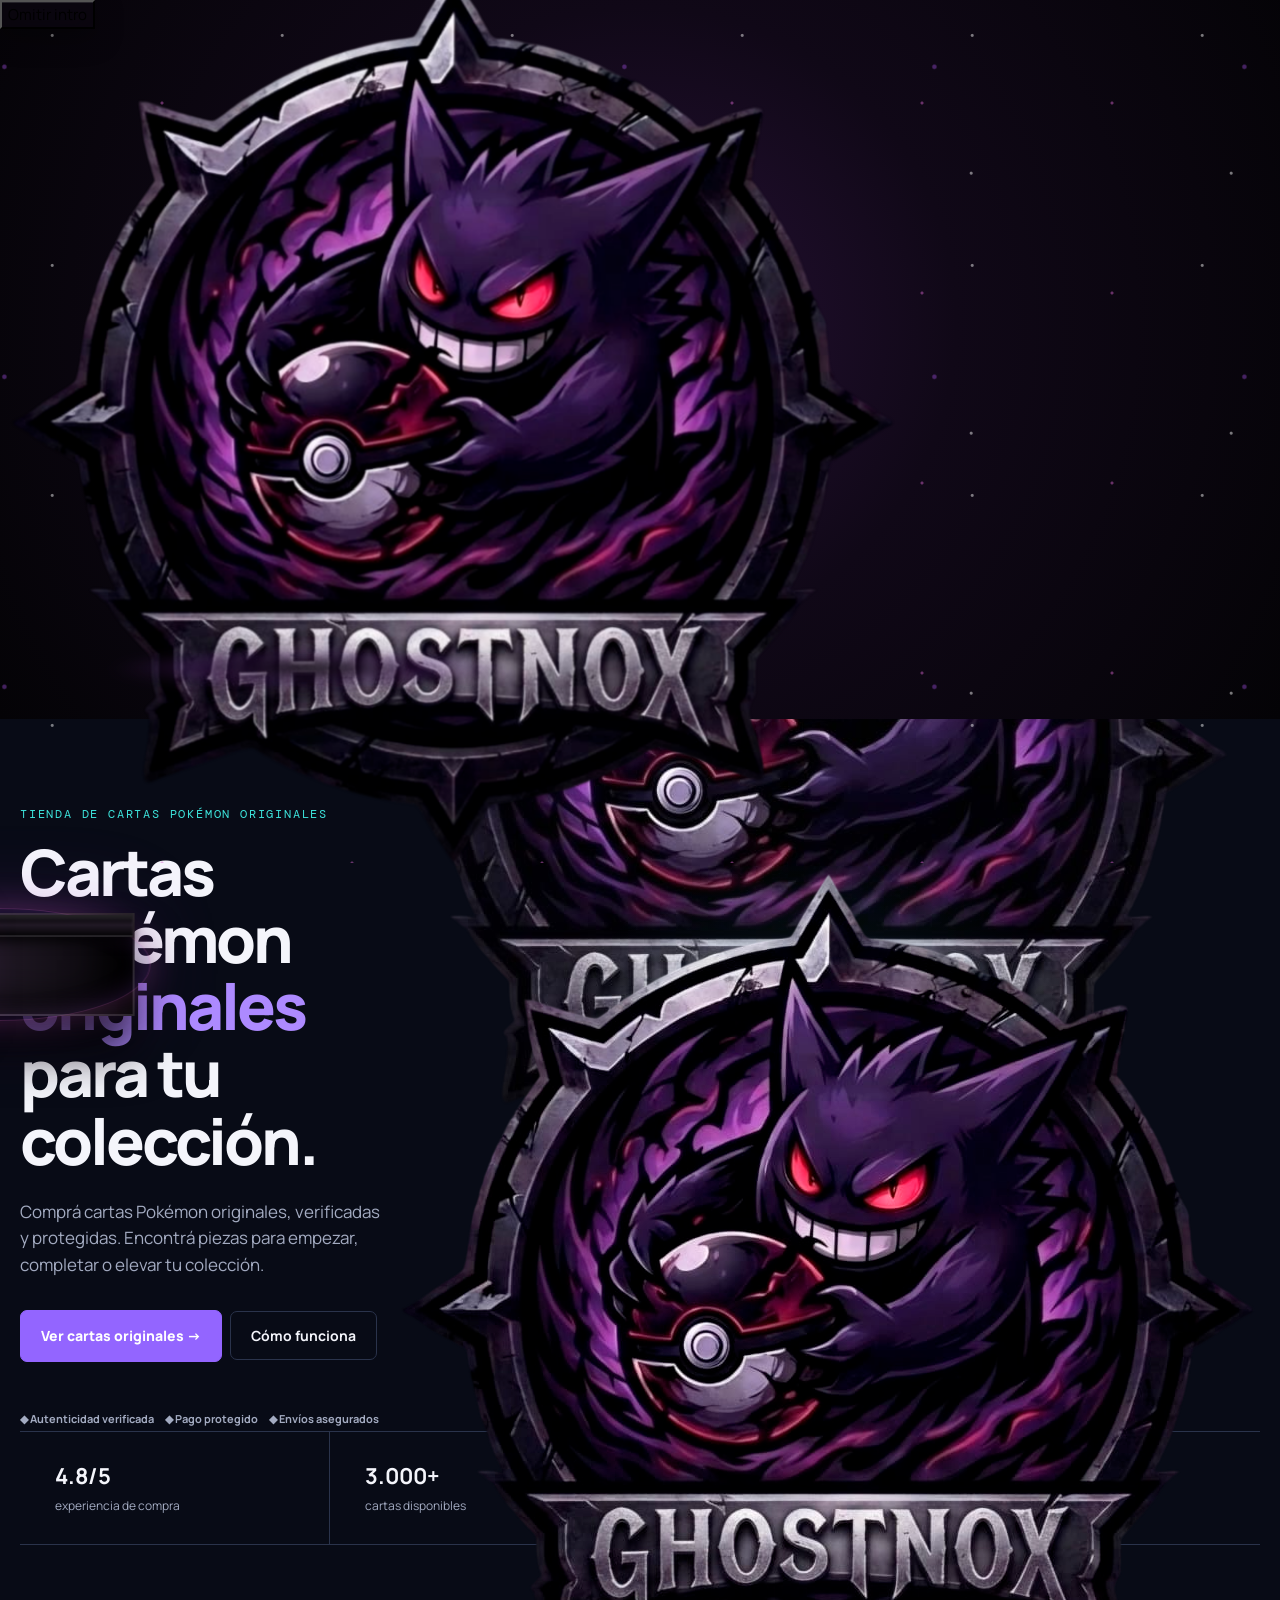
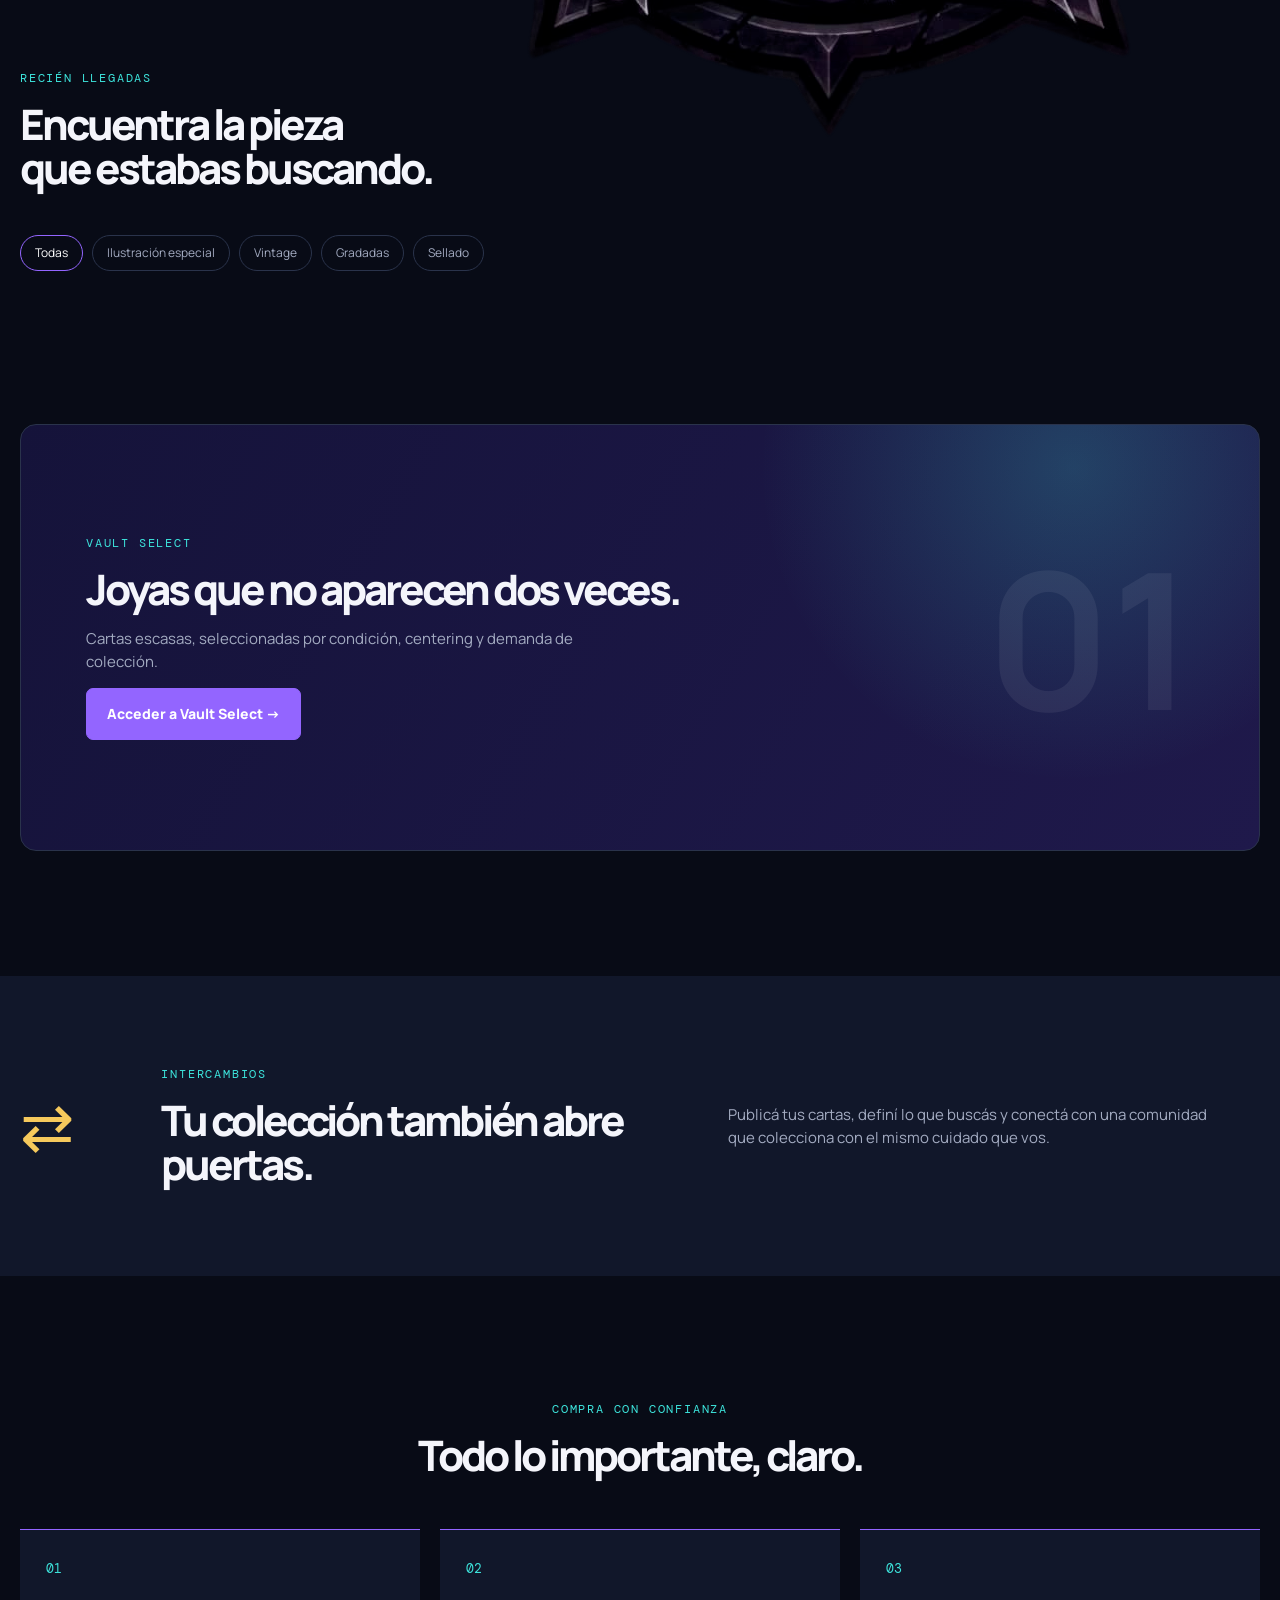
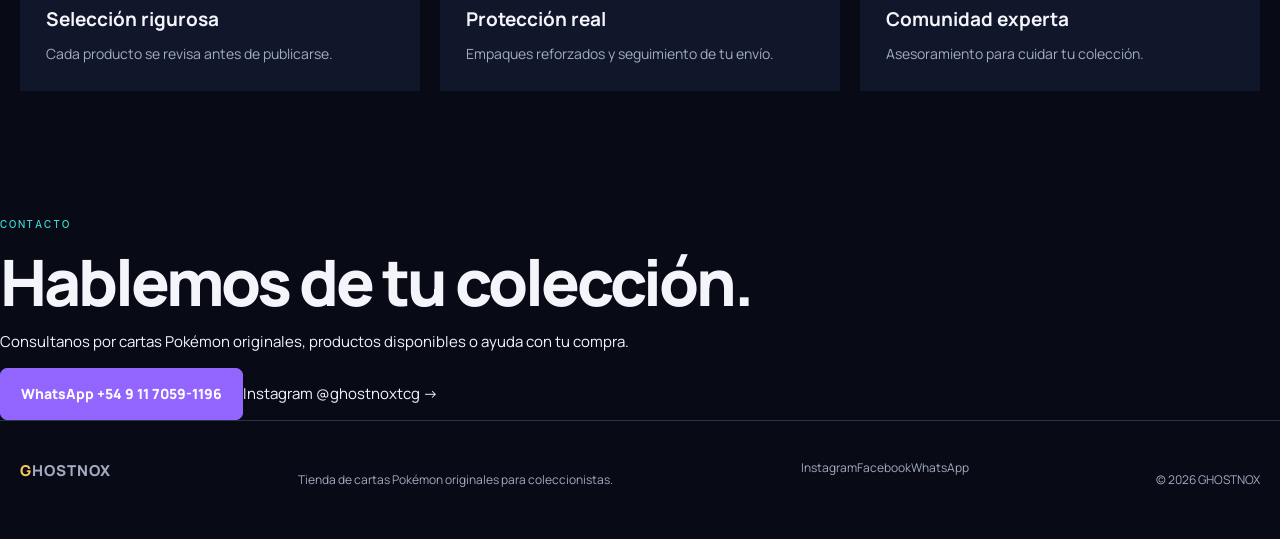
==== commit b284883e: "Update animation pokebola" ====
--- a/index.html
+++ b/index.html
@@ -11,9 +11,7 @@
     <link href="https://fonts.googleapis.com/css2?family=DM+Mono&family=Manrope:wght@400;600;700;800&display=swap"
         rel="stylesheet">
     <link rel="stylesheet" href="assets/css/style.css">
-    <link rel="stylesheet" href="assets/css/supabase-app.css">
-    <link rel="stylesheet" href="assets/css/legacy-enhancements.css">
-    <link rel="stylesheet" href="assets/css/legacy-contact.css">
+    <link rel="stylesheet" href="assets/css/pokeball-3d.css">
 </head>
 
 <body>
@@ -110,7 +108,6 @@
                 type="search" placeholder="Buscar por nombre o expansión" autofocus></form>
     </dialog>
     <script src="assets/js/script.js"></script>
-    <script type="module" src="assets/js/app.js"></script>
 </body>
 
 </html>
--- a/assets/css/pokeball-3d.css
+++ b/assets/css/pokeball-3d.css
@@ -0,0 +1,148 @@
+/* Pokébola 3D escalable: CSS vectorial, nítido incluso en pantallas 4K. */
+.ghostnox-intro {
+  isolation: isolate;
+  perspective: 1100px;
+  background:
+    radial-gradient(circle at 50% 58%, rgba(173, 78, 231, .26), transparent 24%),
+    radial-gradient(circle at 50% 45%, #271136 0, #100817 42%, #040306 100%) !important;
+}
+.ghostnox-intro::before {
+  content: "";
+  position: absolute;
+  inset: -20%;
+  z-index: -1;
+  background:
+    radial-gradient(circle at 20% 30%, #d564ce 0 1px, transparent 2px),
+    radial-gradient(circle at 72% 22%, #fff 0 1px, transparent 2px),
+    radial-gradient(circle at 84% 68%, #8e46c7 0 1.5px, transparent 3px),
+    radial-gradient(circle at 34% 78%, #fff 0 1px, transparent 2px);
+  background-size: 190px 190px, 260px 260px, 310px 310px, 230px 230px;
+  opacity: .46;
+  animation: introParticles 9s linear infinite;
+}
+.intro-stage {
+  width: min(620px, 94vw) !important;
+  height: min(690px, 88vh) !important;
+  isolation: isolate;
+  perspective: 1200px;
+  transform-style: preserve-3d;
+}
+.intro-stage::after {
+  content: "";
+  position: absolute;
+  z-index: 0;
+  left: 50%;
+  bottom: 17px;
+  width: min(390px, 74vw);
+  height: 68px;
+  border-radius: 50%;
+  background: radial-gradient(ellipse, rgba(0,0,0,.92), rgba(71,23,96,.42) 45%, transparent 72%);
+  filter: blur(10px);
+  transform: translateX(-50%) rotateX(70deg);
+  animation: groundShadow3d 3s ease-in-out infinite;
+}
+.pokeball {
+  z-index: 2;
+  width: clamp(230px, 21vw, 360px) !important;
+  bottom: 58px !important;
+  overflow: visible;
+  transform-style: preserve-3d;
+  background: linear-gradient(90deg, #09070b, #211925 48%, #050407) !important;
+  border: 2px solid rgba(255,255,255,.13);
+  box-shadow:
+    inset 18px 4px 24px rgba(255,255,255,.08),
+    inset -28px -12px 35px rgba(0,0,0,.8),
+    0 35px 48px rgba(0,0,0,.78),
+    0 0 90px rgba(181,72,225,.18) !important;
+  animation: pokeballArrival3d 1.1s cubic-bezier(.18,.9,.26,1.18) both,
+             pokeballFloat3d 3.2s 1.1s ease-in-out infinite !important;
+}
+.pokeball::before {
+  content: "";
+  position: absolute;
+  z-index: 7;
+  inset: 3%;
+  pointer-events: none;
+  border-radius: 50%;
+  background: linear-gradient(118deg, rgba(255,255,255,.52), transparent 18%, transparent 64%, rgba(0,0,0,.4));
+  mix-blend-mode: screen;
+  filter: blur(.2px);
+}
+.pokeball::after {
+  content: "";
+  position: absolute;
+  z-index: -1;
+  inset: -7%;
+  border-radius: 50%;
+  border: 1px solid rgba(213,100,206,.28);
+  box-shadow: 0 0 35px rgba(213,100,206,.3), inset 0 0 25px rgba(142,70,199,.25);
+  animation: energyRing3d 2.2s ease-out infinite;
+}
+.ball-top,.ball-bottom {
+  overflow: hidden;
+  backface-visibility: hidden;
+  border-inline: 2px solid rgba(255,255,255,.12);
+}
+.ball-top {
+  background:
+    radial-gradient(circle at 32% 18%, rgba(255,255,255,.82) 0 4%, rgba(255,255,255,.22) 11%, transparent 27%),
+    radial-gradient(circle at 50% 100%, transparent 0 42%, rgba(60,0,14,.38) 76%),
+    linear-gradient(145deg,#ff6684 0,#de234f 36%,#9a1238 66%,#3c061b 100%) !important;
+  box-shadow: inset 0 12px 22px rgba(255,255,255,.18), inset -25px 0 32px rgba(49,0,17,.64);
+  animation: ballTopOpen3d .95s 1.18s cubic-bezier(.2,.75,.3,1) forwards !important;
+}
+.ball-bottom {
+  background:
+    radial-gradient(circle at 31% 18%, rgba(255,255,255,.76) 0 5%, rgba(255,255,255,.24) 12%, transparent 28%),
+    linear-gradient(145deg,#fff 0,#d9d7dd 43%,#89838e 73%,#312d35 100%) !important;
+  box-shadow: inset 0 -19px 28px rgba(0,0,0,.4), inset 18px 0 18px rgba(255,255,255,.2);
+  animation: ballBottomOpen3d .95s 1.18s cubic-bezier(.2,.75,.3,1) forwards !important;
+}
+.ball-top::after,.ball-bottom::after {
+  content: "";
+  position: absolute;
+  inset: 0;
+  background: repeating-linear-gradient(108deg, transparent 0 18px, rgba(255,255,255,.028) 19px, transparent 20px);
+  opacity: .65;
+}
+.ball-line {
+  top: calc(50% - 11px) !important;
+  height: 22px !important;
+  border-block: 2px solid rgba(255,255,255,.1);
+  background: linear-gradient(#08060a,#211925 45%,#070508) !important;
+  box-shadow: 0 5px 12px rgba(0,0,0,.76), inset 0 2px 3px rgba(255,255,255,.1);
+}
+.ball-core {
+  width: clamp(68px, 6vw, 94px) !important;
+  height: clamp(68px, 6vw, 94px) !important;
+  border: clamp(9px, .7vw, 13px) solid #130e17 !important;
+  background:
+    radial-gradient(circle at 36% 28%, #fff 0 8%, #f5eaff 9% 17%, #d783ec 29%, #8b38bb 48%, #32113f 72%) !important;
+  box-shadow:
+    inset 6px 7px 10px rgba(255,255,255,.35),
+    inset -8px -8px 14px rgba(25,2,36,.8),
+    0 0 0 2px rgba(255,255,255,.14),
+    0 0 30px rgba(231,126,255,.75),
+    0 0 65px rgba(142,70,199,.5);
+  animation: corePulse3d 1.35s ease-in-out infinite;
+}
+.intro-logo-wrap {
+  filter: drop-shadow(0 18px 28px rgba(0,0,0,.9)) drop-shadow(0 0 22px rgba(213,100,206,.3));
+  animation: logoReveal3d 1.2s 1.48s cubic-bezier(.18,.9,.25,1) forwards !important;
+}
+.skip-intro {
+  backdrop-filter: blur(12px);
+  background: rgba(14,8,19,.55) !important;
+  box-shadow: inset 0 1px rgba(255,255,255,.12), 0 8px 28px rgba(0,0,0,.35);
+}
+@keyframes pokeballArrival3d{0%{opacity:0;transform:translate(-50%,150px) rotateX(-22deg) rotateY(-28deg) scale(.58)}65%{opacity:1;transform:translate(-50%,-10px) rotateX(8deg) rotateY(12deg) scale(1.04)}100%{transform:translateX(-50%) rotateX(0) rotateY(0) scale(1)}}
+@keyframes pokeballFloat3d{0%,100%{transform:translateX(-50%) translateY(0) rotateY(-3deg)}50%{transform:translateX(-50%) translateY(-9px) rotateY(3deg)}}
+@keyframes ballTopOpen3d{to{transform:translateY(-52px) rotateX(-14deg);opacity:.48;filter:brightness(1.15)}}
+@keyframes ballBottomOpen3d{to{transform:translateY(31px) rotateX(10deg);opacity:.58;filter:brightness(.82)}}
+@keyframes corePulse3d{0%,100%{filter:brightness(.9);box-shadow:inset 6px 7px 10px rgba(255,255,255,.35),inset -8px -8px 14px rgba(25,2,36,.8),0 0 20px rgba(231,126,255,.55),0 0 45px rgba(142,70,199,.35)}50%{filter:brightness(1.35);box-shadow:inset 6px 7px 10px rgba(255,255,255,.55),inset -8px -8px 14px rgba(25,2,36,.7),0 0 38px rgba(244,175,255,.9),0 0 90px rgba(142,70,199,.68)}}
+@keyframes energyRing3d{0%{opacity:.7;transform:scale(.86)}70%,100%{opacity:0;transform:scale(1.22)}}
+@keyframes logoReveal3d{from{opacity:0;transform:translateY(18px) translateZ(-60px) scale(.78);filter:blur(8px)}to{opacity:1;transform:translateY(-52px) translateZ(40px) scale(1);filter:blur(0)}}
+@keyframes groundShadow3d{0%,100%{opacity:.82;transform:translateX(-50%) rotateX(70deg) scale(1)}50%{opacity:.58;transform:translateX(-50%) rotateX(70deg) scale(.9)}}
+@keyframes introParticles{to{transform:translate3d(24px,-36px,0) rotate(.5deg)}}
+@media(max-width:760px){.intro-stage{height:min(570px,86vh)!important}.pokeball{width:min(270px,66vw)!important;bottom:42px!important}.intro-logo-wrap{width:88%!important;left:6%!important}.intro-stage::after{bottom:5px}}
+@media(prefers-reduced-motion:reduce){.ghostnox-intro *,.ghostnox-intro::before,.ghostnox-intro::after{animation-duration:.01ms!important;animation-iteration-count:1!important}}
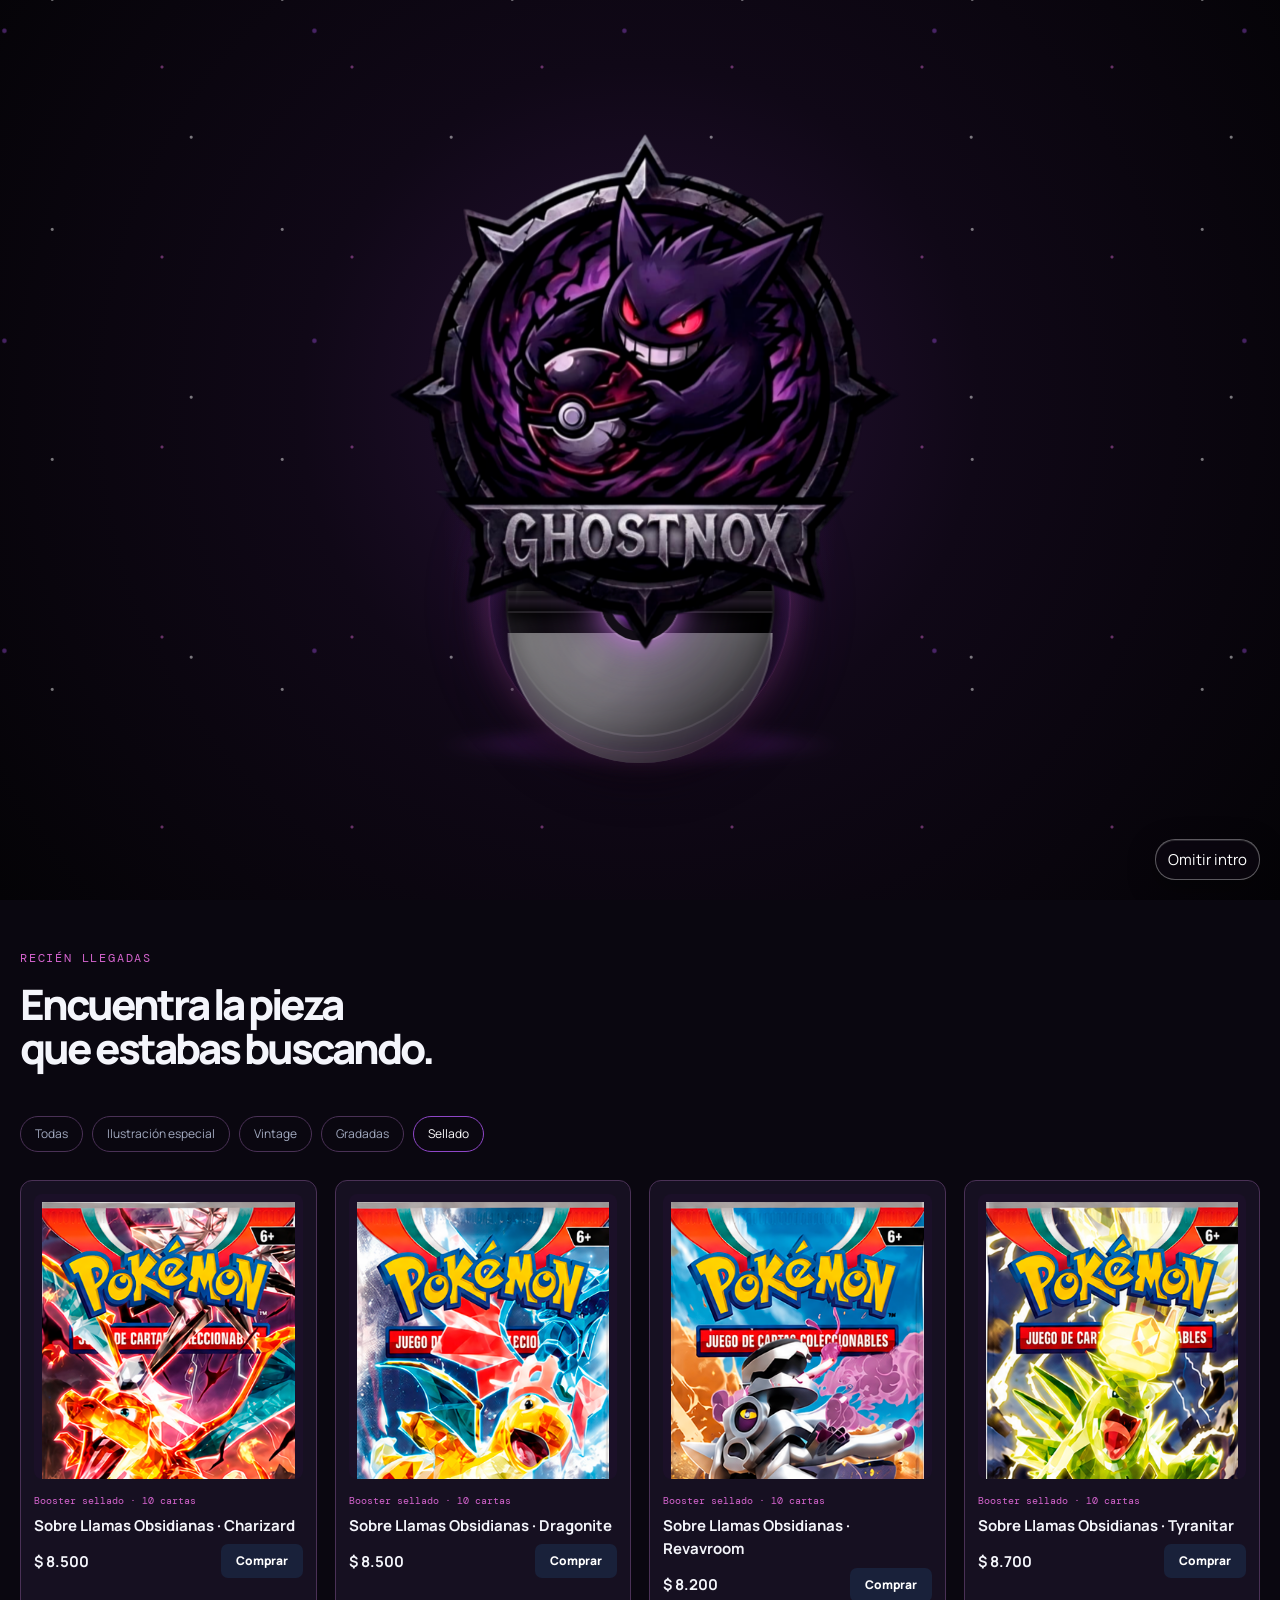
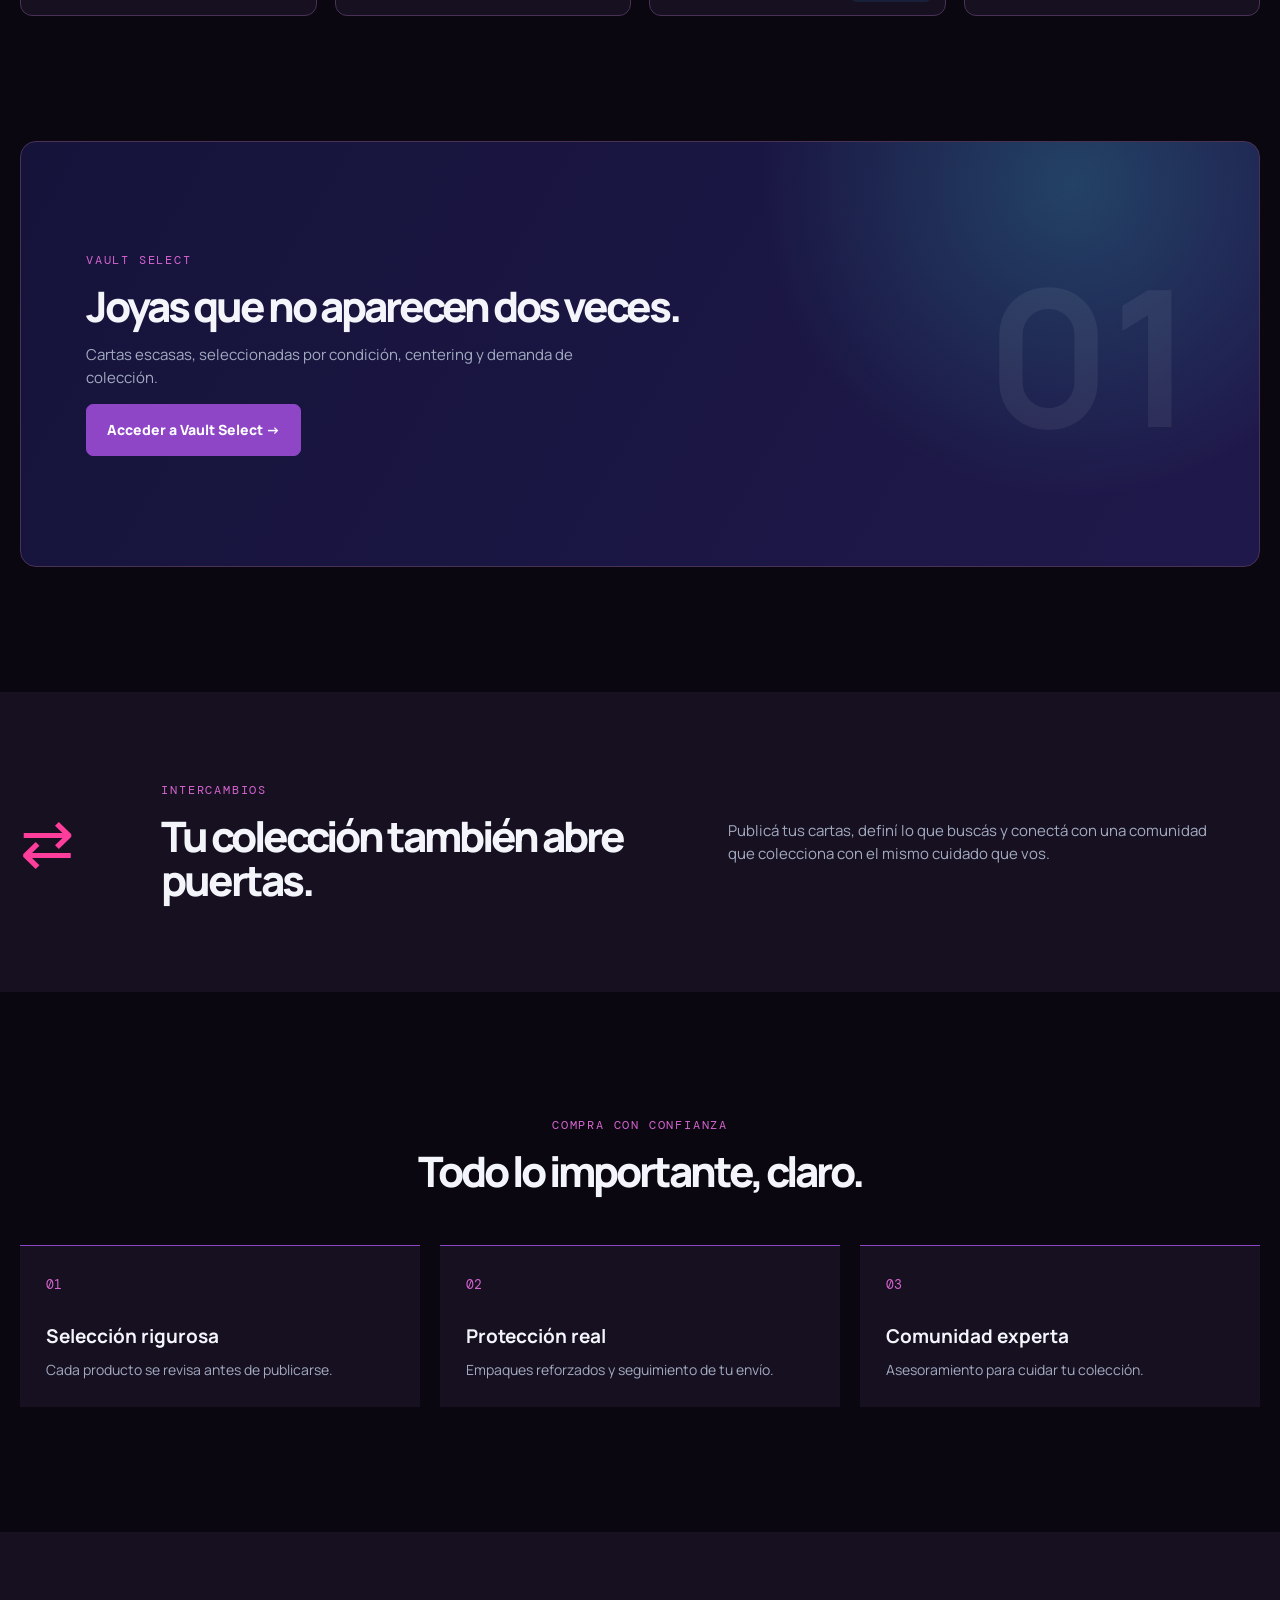
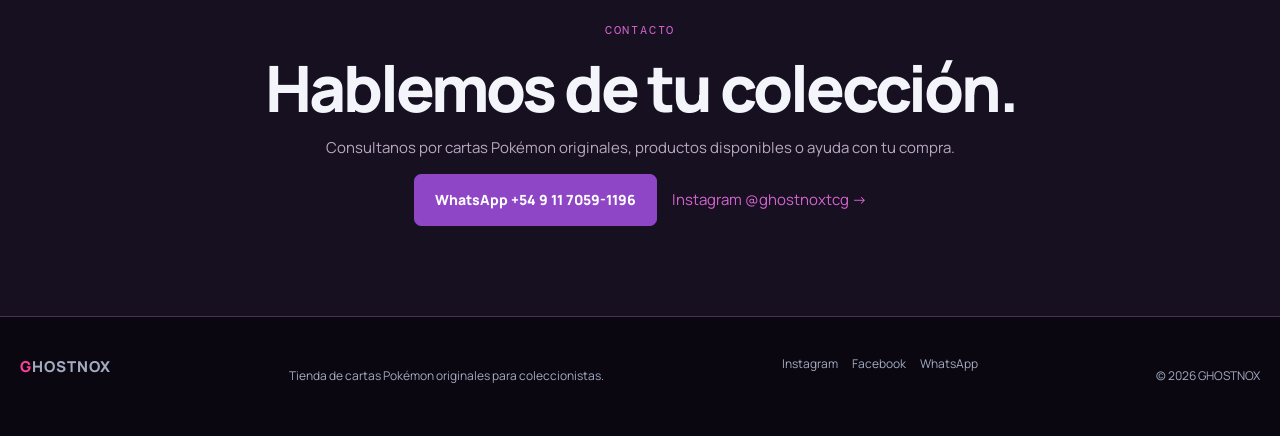
==== commit d441adcf: "Update bottom" ====
--- a/index.html
+++ b/index.html
@@ -12,6 +12,7 @@
         rel="stylesheet">
     <link rel="stylesheet" href="assets/css/style.css">
     <link rel="stylesheet" href="assets/css/pokeball-3d.css">
+    <link rel="stylesheet" href="assets/css/cart-buttons.css">
 </head>
 
 <body>
--- a/assets/css/cart-buttons.css
+++ b/assets/css/cart-buttons.css
@@ -0,0 +1,22 @@
+.product button[data-add],
+.single footer button[data-add-single] {
+  width: auto;
+  min-width: 82px;
+  height: 34px;
+  padding: 0 14px;
+  border-radius: 7px;
+  font-size: 12px;
+  font-weight: 800;
+  line-height: 1;
+}
+
+@media (max-width: 680px) {
+  .product button[data-add],
+  .single footer button[data-add-single] {
+    width: auto;
+    min-width: 76px;
+    height: 32px;
+    padding: 0 11px;
+    font-size: 11px;
+  }
+}
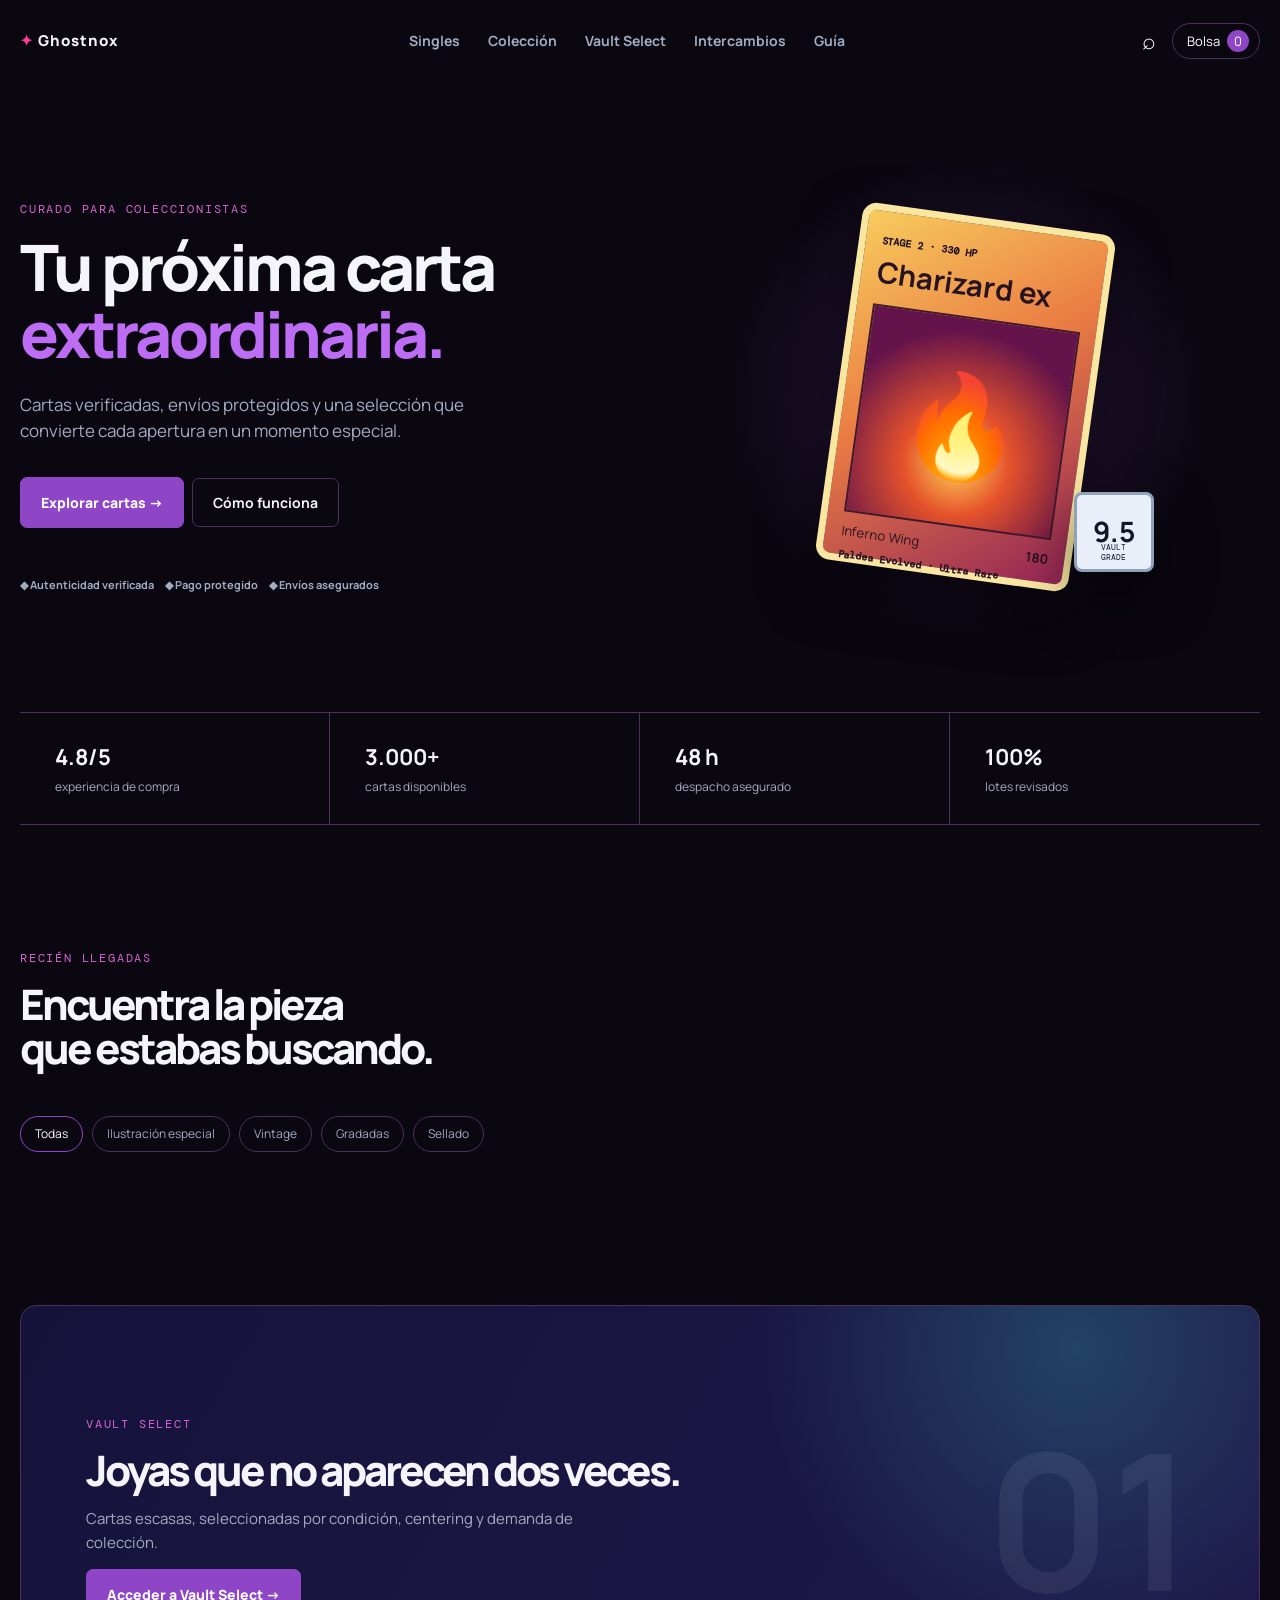
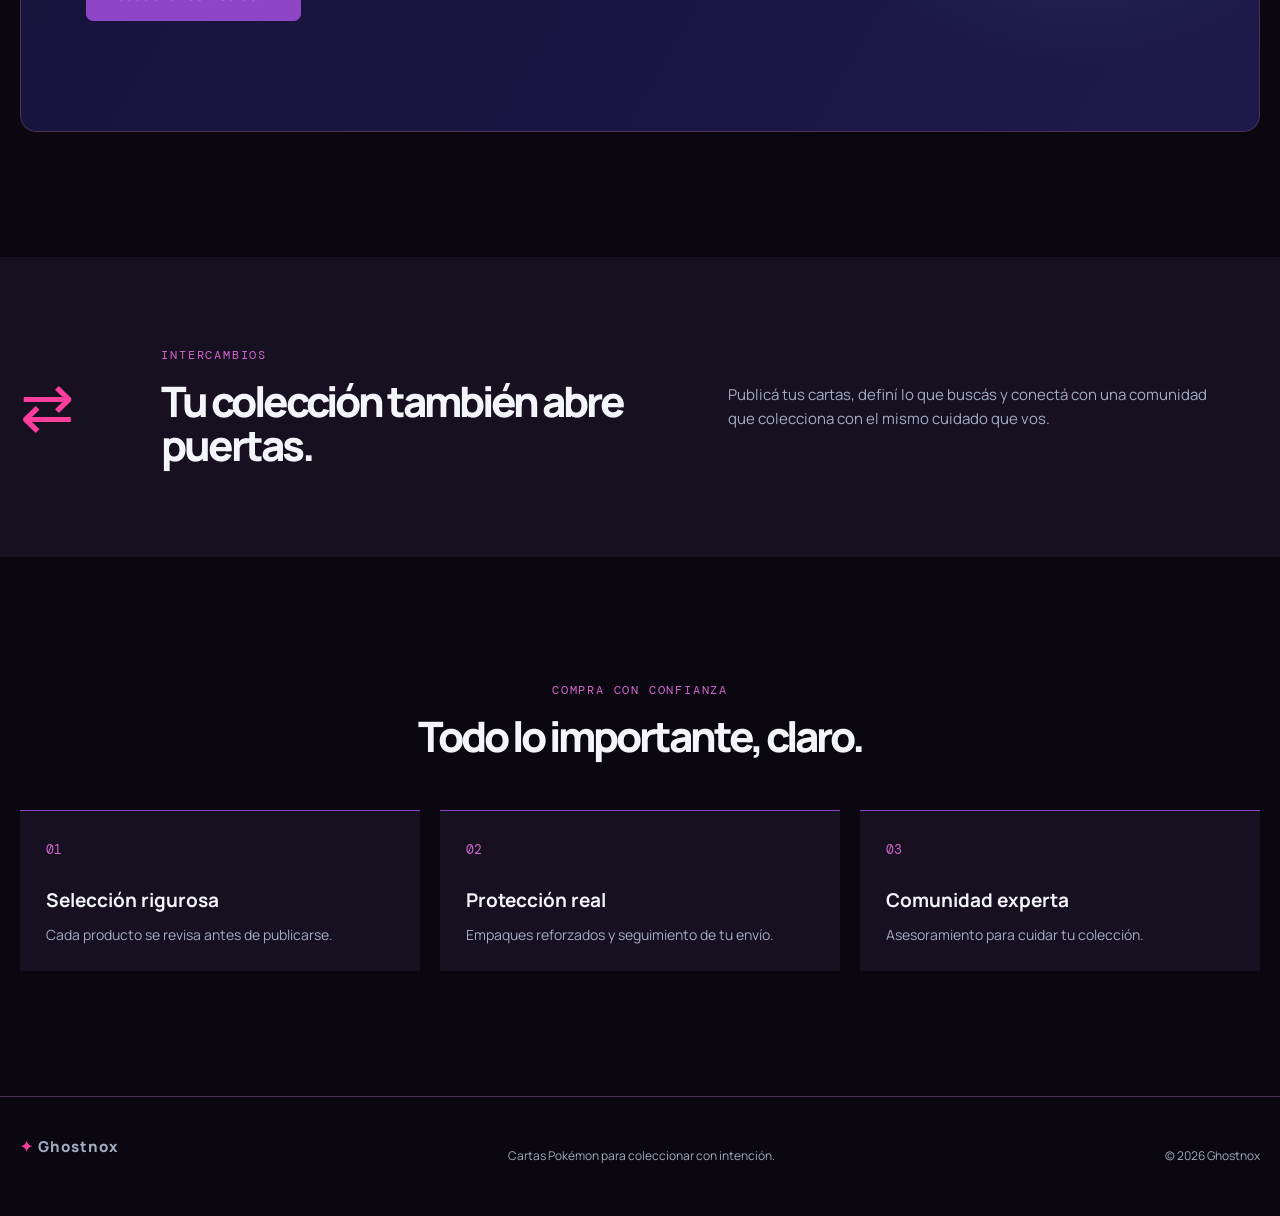
==== commit 044e25cb: "Merge branch 'implement_superbase'" ====
--- a/index.html
+++ b/index.html
@@ -13,6 +13,9 @@
     <link rel="stylesheet" href="assets/css/style.css">
     <link rel="stylesheet" href="assets/css/pokeball-3d.css">
     <link rel="stylesheet" href="assets/css/cart-buttons.css">
+    <link rel="stylesheet" href="assets/css/supabase-app.css">
+    <link rel="stylesheet" href="assets/css/legacy-enhancements.css">
+    <link rel="stylesheet" href="assets/css/legacy-contact.css">
 </head>
 
 <body>
@@ -109,6 +112,7 @@
                 type="search" placeholder="Buscar por nombre o expansión" autofocus></form>
     </dialog>
     <script src="assets/js/script.js"></script>
+    <script type="module" src="assets/js/app.js"></script>
 </body>
 
 </html>
--- a/assets/css/supabase-app.css
+++ b/assets/css/supabase-app.css
@@ -0,0 +1 @@
+.header-logo-image{width:150px;height:56px;object-fit:contain}.hero-art{background:radial-gradient(circle,#9e4cdb44,transparent 62%)}.ghostnox-hero-logo{max-width:min(440px,100%);max-height:460px;object-fit:contain;filter:drop-shadow(0 18px 32px #000)}.product-image img,.single-art img{display:block;width:100%;height:100%;object-fit:contain}.single-art{cursor:zoom-in}.single-status{color:var(--color-text-muted)}.admin-inventory li img{width:42px;height:56px;object-fit:contain;border-radius:4px;background:var(--color-bg)}.admin-inventory li{align-items:center}.admin-inventory li span{flex:1}.admin-inventory button{margin-left:6px}.admin-inventory input{max-width:210px;padding:8px;background:var(--color-bg);border:1px solid var(--border-color);border-radius:6px;color:white}@media(max-width:760px){.header-logo-image{width:115px}.admin-inventory li{flex-wrap:wrap}.admin-inventory li span:last-child{width:100%;display:flex;justify-content:flex-end}}
--- a/assets/css/legacy-enhancements.css
+++ b/assets/css/legacy-enhancements.css
@@ -0,0 +1 @@
+:root{--color-primary:#8e46c7;--color-primary-hover:#bd6cf4;--color-secondary:#d564ce;--color-accent:#ff3d9a;--color-surface:#161021;--color-bg:#0a0710;--border-color:#4a3156}.header-logo-image{width:150px;height:56px;object-fit:contain}.hero-art{background:radial-gradient(circle,#9e4cdb44,transparent 62%)}.ghostnox-hero-logo{max-width:min(440px,100%);max-height:460px;object-fit:contain;filter:drop-shadow(0 18px 32px #000)}.product-image img,.single-art img{display:block;width:100%;height:100%;object-fit:contain}.ghostnox-intro{position:fixed;z-index:50;inset:0;display:grid;place-items:center;background:radial-gradient(circle,#33184c,#07050b 72%);overflow:hidden}.ghostnox-intro.leaving{opacity:0;transition:.5s}.intro-stage{width:min(440px,88vw);height:min(540px,82vh);position:relative}.pokeball{position:absolute;bottom:38px;left:50%;transform:translateX(-50%);width:min(245px,58vw);aspect-ratio:1;border-radius:50%;background:#160d1d;box-shadow:0 20px 28px #000;animation:ball .9s both}.ball-top,.ball-bottom{position:absolute;width:100%;height:50%;left:0}.ball-top{top:0;border-radius:250px 250px 0 0;background:linear-gradient(145deg,#ff5a80,#760b35);transform-origin:bottom;animation:top .8s 1s forwards}.ball-bottom{bottom:0;border-radius:0 0 250px 250px;background:linear-gradient(145deg,#fff,#777080);transform-origin:top;animation:bottom .8s 1s forwards}.ball-line{position:absolute;z-index:2;top:calc(50% - 9px);height:18px;width:100%;background:#100914}.ball-core{position:absolute;z-index:3;top:50%;left:50%;width:66px;height:66px;transform:translate(-50%,-50%);border:9px solid #160c20;border-radius:50%;background:radial-gradient(circle,#fff 0 22%,#df65e2 25% 42%,#321642 45%)}.intro-logo-wrap{position:absolute;z-index:4;width:82%;left:9%;bottom:90px;opacity:0;animation:logo 1.2s 1.4s forwards}.intro-logo-wrap img{width:100%}.skip-intro{position:absolute;z-index:5;right:20px;bottom:20px;border:1px solid #ffffff55;border-radius:20px;background:#0008;color:white;padding:8px 12px}@keyframes ball{from{opacity:0;transform:translate(-50%,100px) scale(.7)}to{opacity:1;transform:translateX(-50%)}}@keyframes top{to{transform:translateY(-35px);opacity:.4}}@keyframes bottom{to{transform:translateY(25px);opacity:.4}}@keyframes logo{to{opacity:1;transform:translateY(-35px)}}@media(max-width:760px){.hero-art{position:relative!important;inset:auto!important;opacity:1!important;width:100%!important;height:285px!important;margin-top:18px}.ghostnox-hero-logo{max-width:290px;max-height:275px}.header-logo-image{width:115px}}
--- a/assets/css/legacy-contact.css
+++ b/assets/css/legacy-contact.css
@@ -0,0 +1 @@
+.contact{padding:90px 20px;text-align:center;background:var(--color-surface)}.contact p:not(.eyebrow){color:#b8aabe}.contact a+a{margin-left:15px;color:var(--color-secondary)}.social-links{display:flex;gap:14px}@media(max-width:760px){.contact{padding:70px 20px}.social-links{justify-content:center;flex-wrap:wrap}}
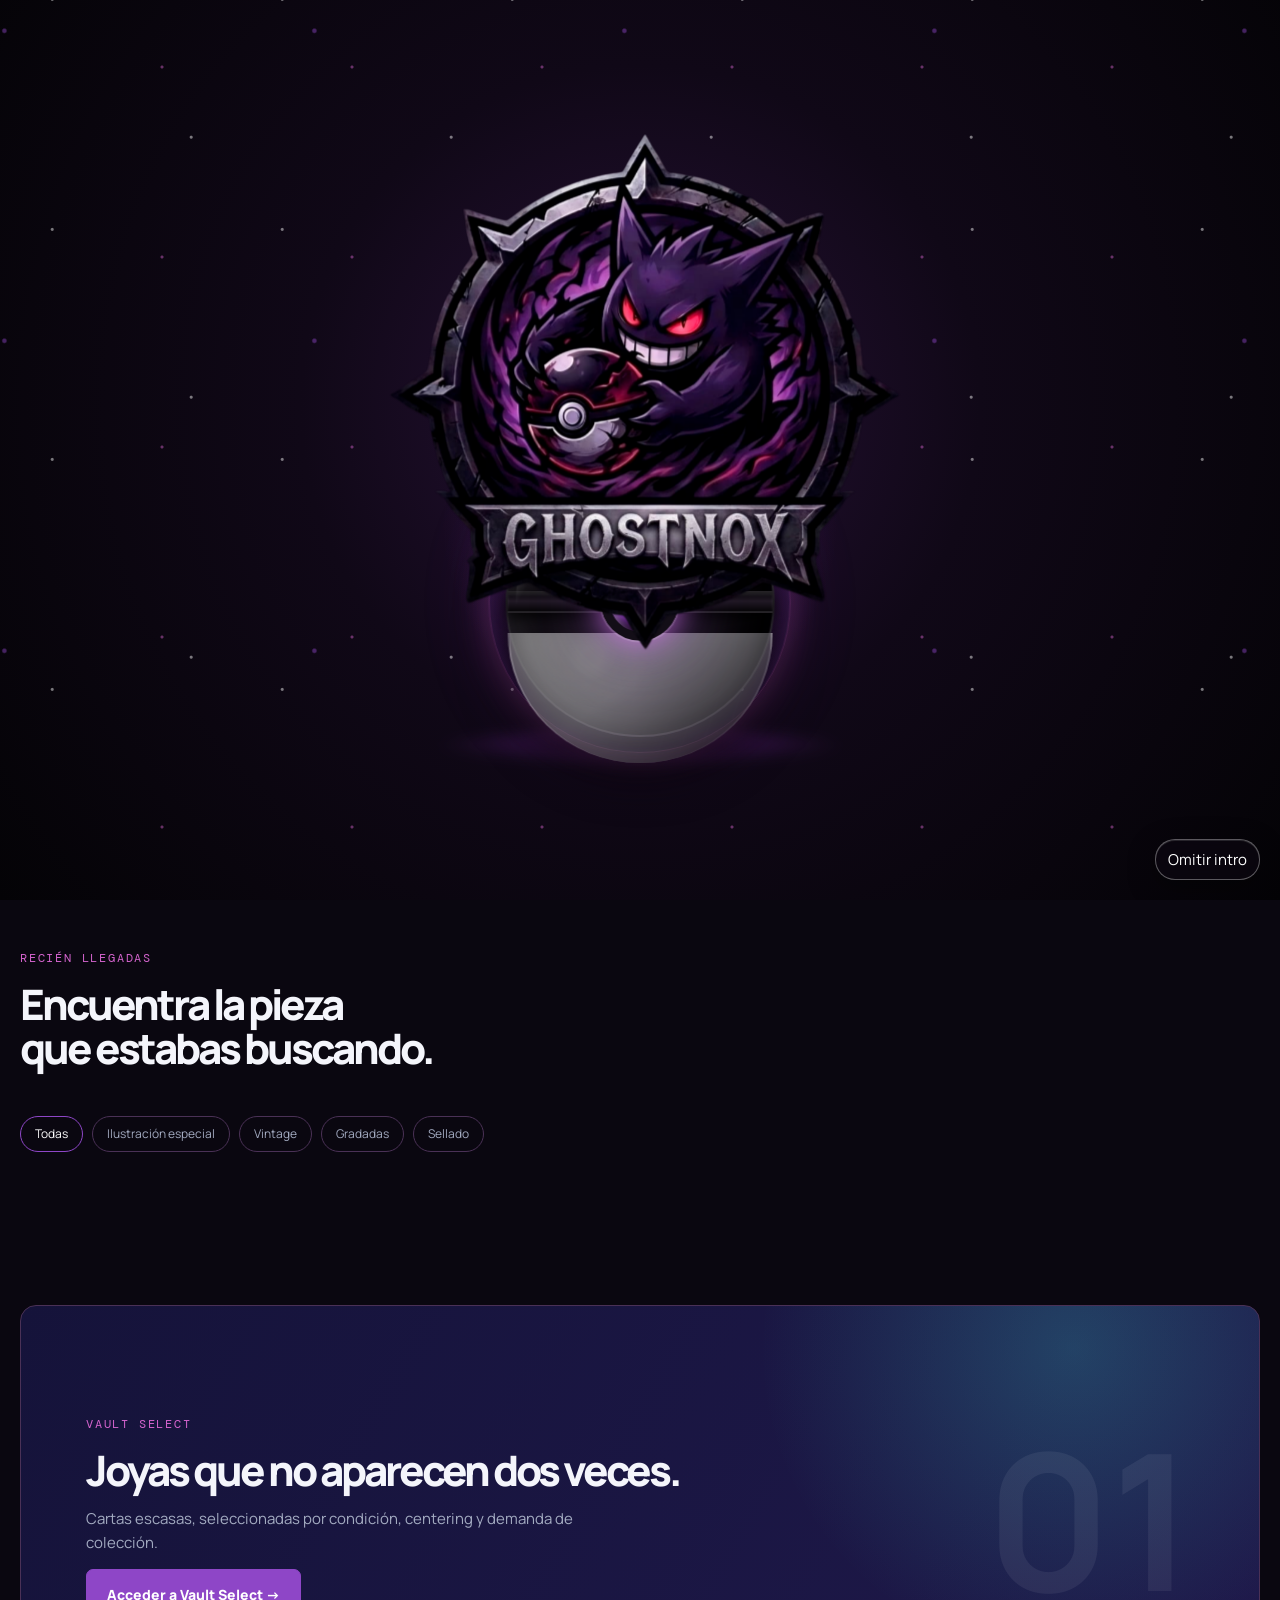
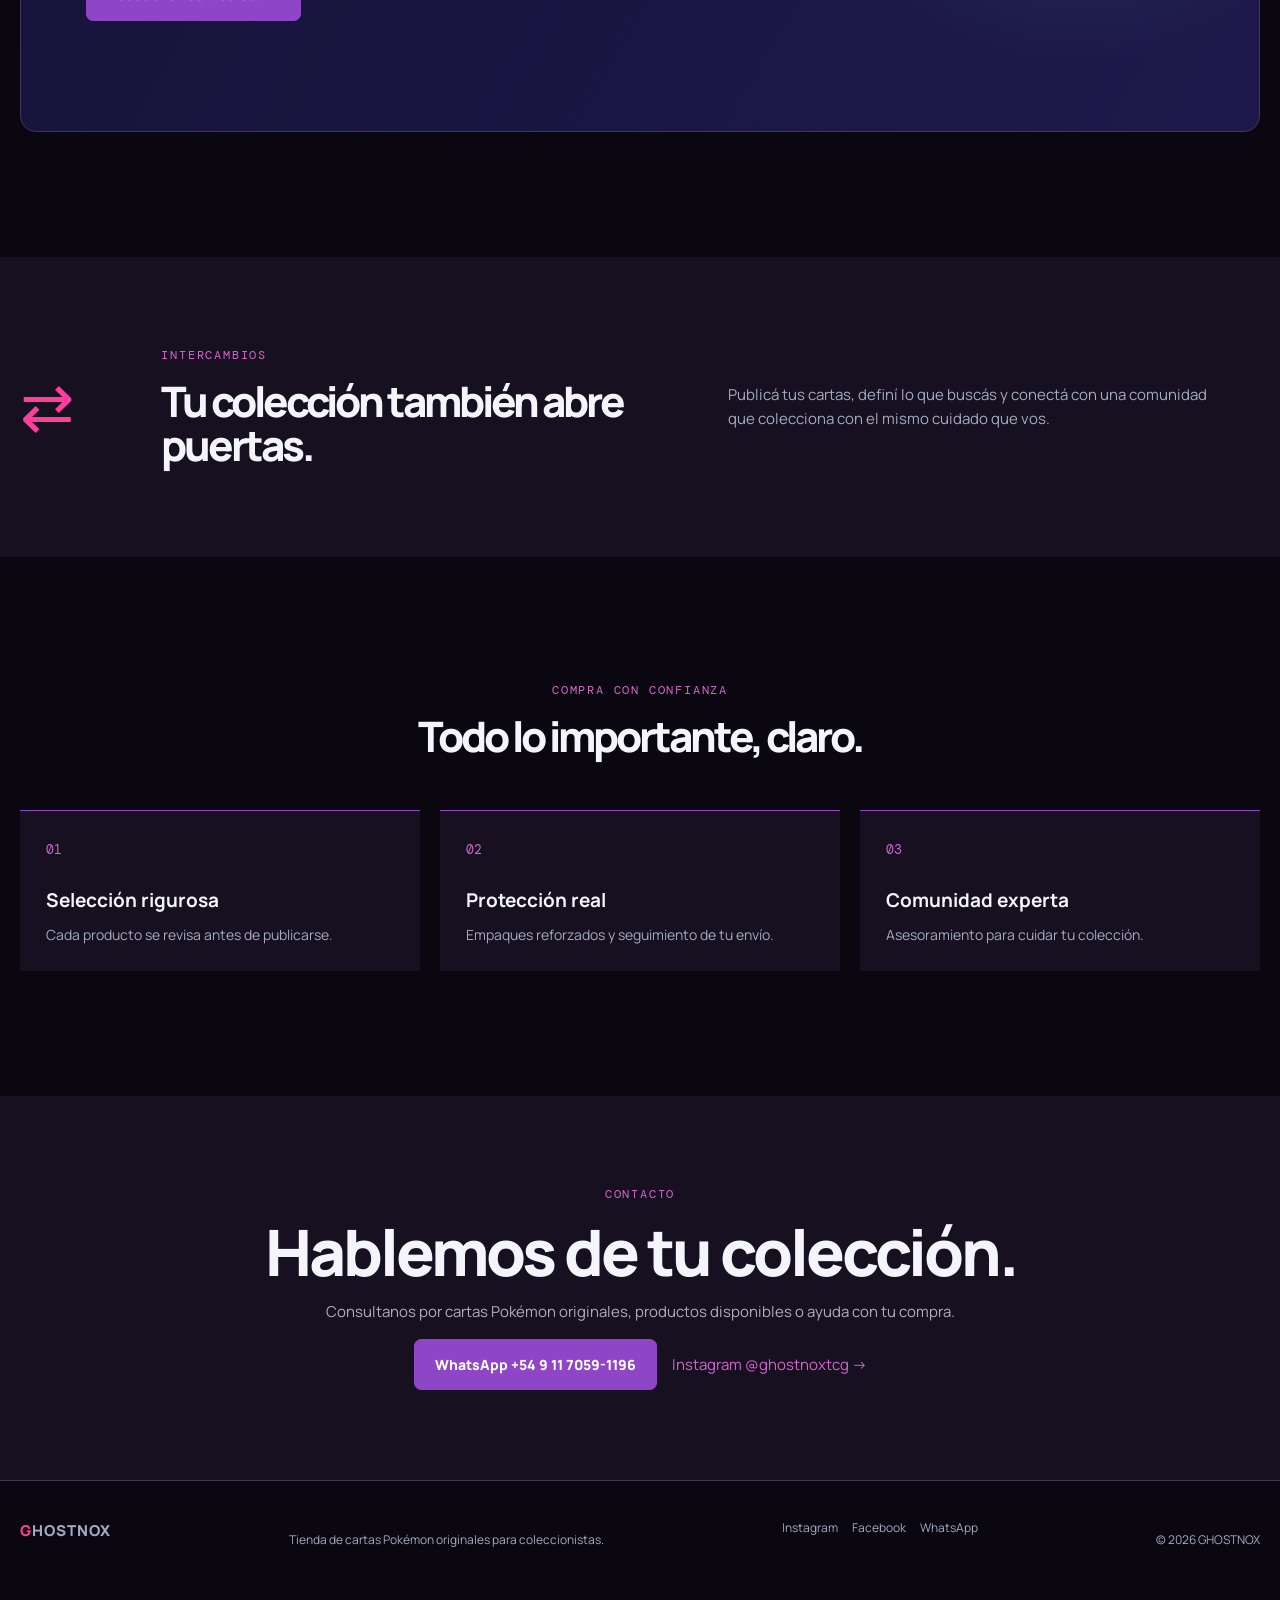
==== commit ff66c6ed: "Update visual" ====
--- a/index.html
+++ b/index.html
@@ -14,6 +14,7 @@
     <link rel="stylesheet" href="assets/css/pokeball-3d.css">
     <link rel="stylesheet" href="assets/css/cart-buttons.css">
     <link rel="stylesheet" href="assets/css/supabase-app.css">
+    <link rel="stylesheet" href="assets/css/product-modal.css">
     <link rel="stylesheet" href="assets/css/legacy-enhancements.css">
     <link rel="stylesheet" href="assets/css/legacy-contact.css">
 </head>
--- a/assets/css/product-modal.css
+++ b/assets/css/product-modal.css
@@ -0,0 +1,8 @@
+.product-detail-dialog{width:min(820px,92vw);max-height:90vh;padding:0;overflow:auto;border:1px solid var(--border-color);border-radius:16px;background:var(--color-surface);color:var(--color-text)}
+.product-detail-dialog::backdrop{background:#07040bd9}
+.detail-content{display:grid;grid-template-columns:minmax(0,1fr) minmax(0,1fr)}
+.detail-image{min-height:420px;padding:28px;display:grid;place-items:center;background:#110a19}
+.detail-image img{display:block;width:100%;height:100%;max-width:100%;max-height:440px;object-fit:contain}
+.detail-copy{padding:42px 34px}.detail-copy h2{font-size:32px}.detail-meta{color:var(--color-secondary);font-size:12px}.detail-description{color:var(--color-text-muted);line-height:1.7}.detail-price{font-size:23px;font-weight:800}.detail-close{position:absolute;z-index:2;top:8px;right:12px;border:0;background:transparent;color:white;font-size:28px}
+@media(max-width:760px){.detail-content{grid-template-columns:1fr}.detail-image{min-height:260px}.detail-image img{max-height:300px}.detail-copy{padding:26px 24px}}
+.single footer span{display:flex;align-items:center;gap:8px}.single footer select[data-quantity]{width:46px;margin:0;padding:5px;background:var(--color-bg);border:1px solid var(--border-color);border-radius:5px;color:white}.single footer button[data-add-card]{width:auto;min-width:76px;padding:0 10px;font-size:12px}
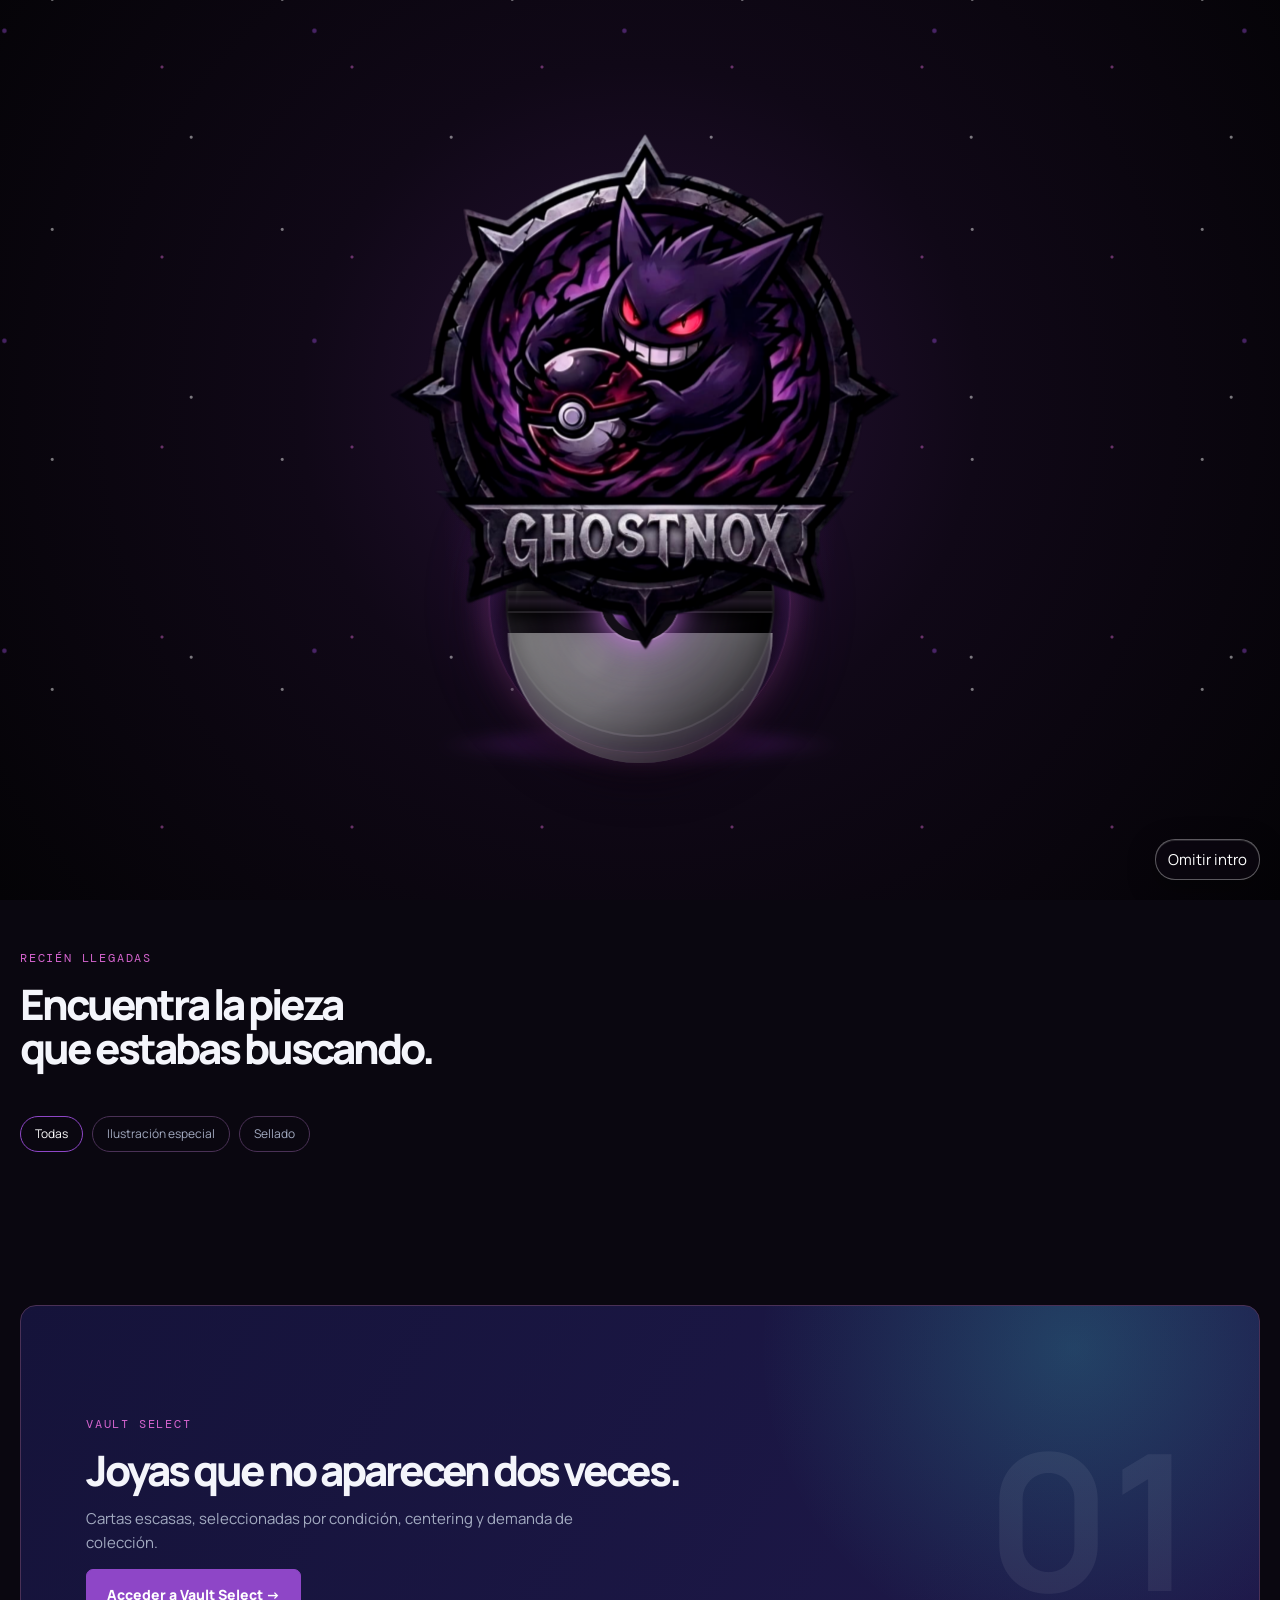
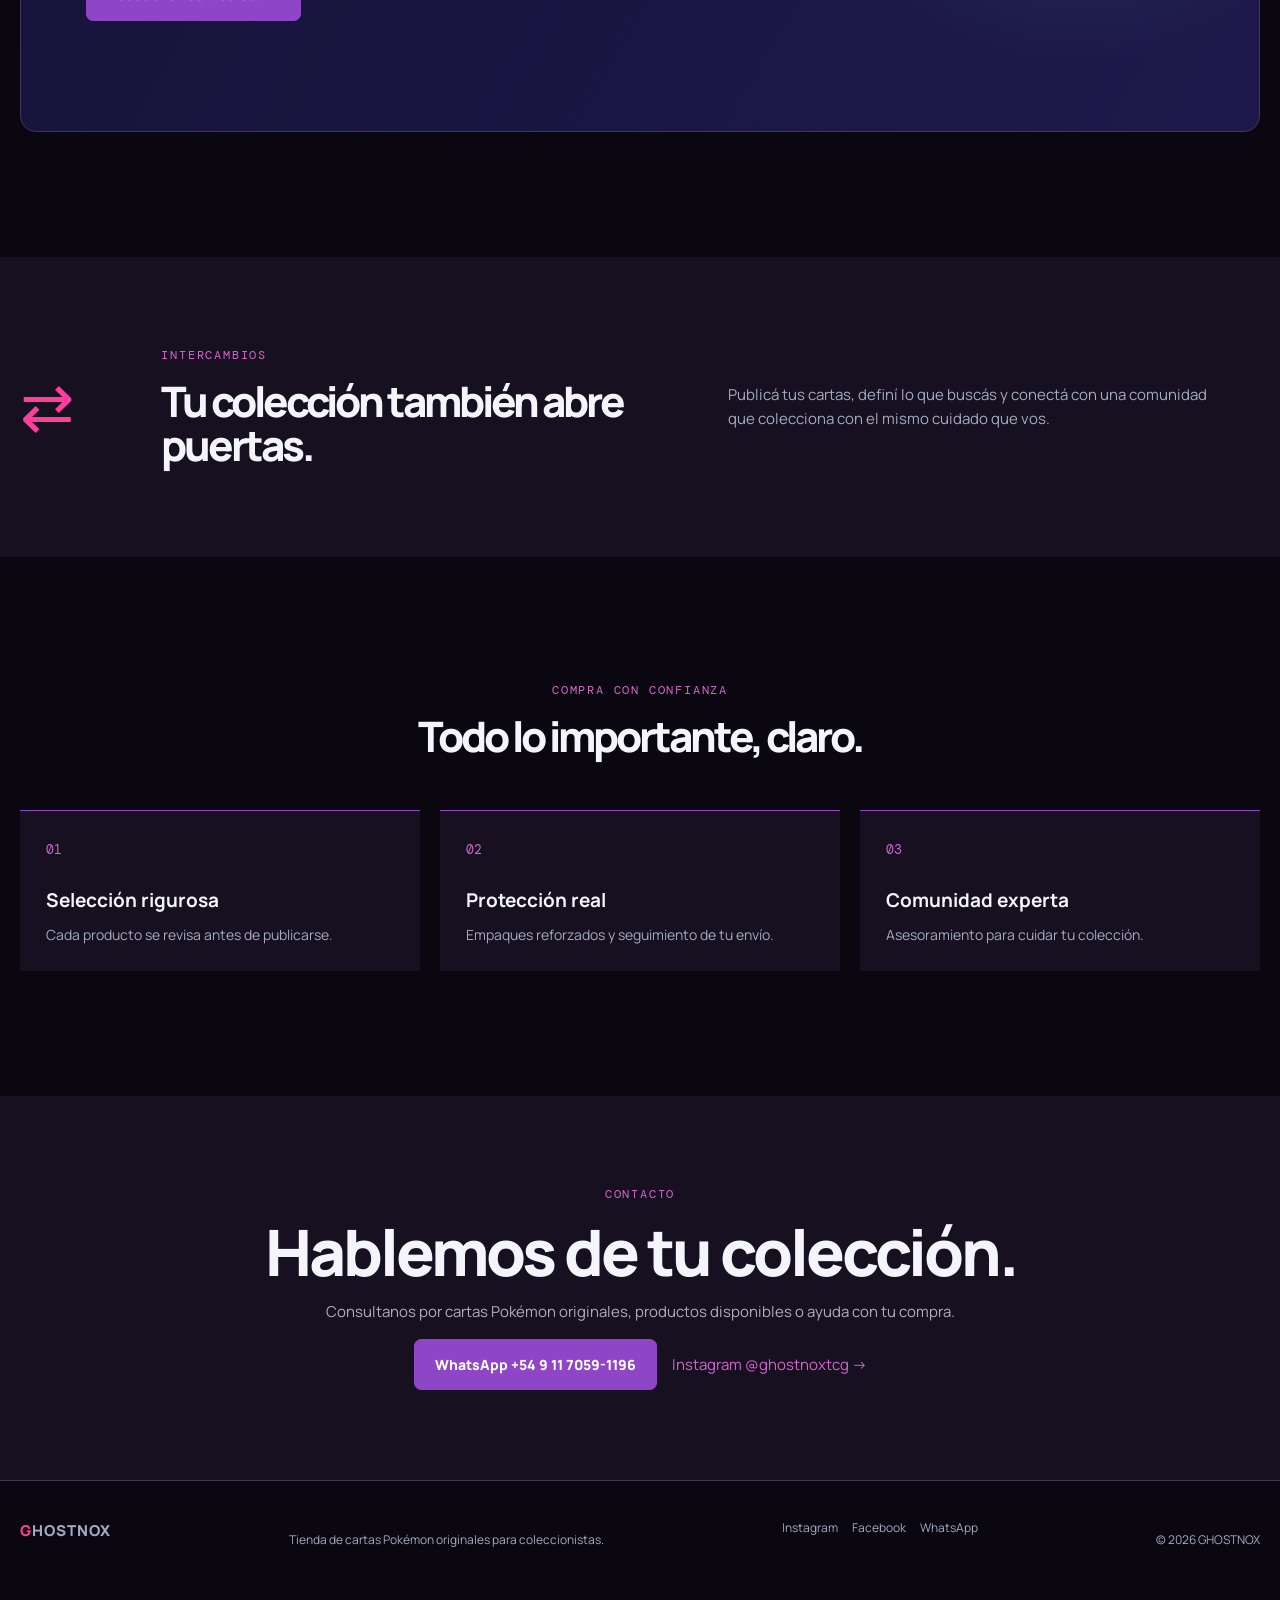
==== commit e11f5e94: "Add new action" ====
--- a/index.html
+++ b/index.html
@@ -15,6 +15,8 @@
     <link rel="stylesheet" href="assets/css/cart-buttons.css">
     <link rel="stylesheet" href="assets/css/supabase-app.css">
     <link rel="stylesheet" href="assets/css/product-modal.css">
+    <link rel="stylesheet" href="assets/css/catalog-cards.css">
+    <link rel="stylesheet" href="assets/css/cart-editor.css">
     <link rel="stylesheet" href="assets/css/legacy-enhancements.css">
     <link rel="stylesheet" href="assets/css/legacy-contact.css">
 </head>
@@ -33,7 +35,7 @@
                 <p class="eyebrow">CURADO PARA COLECCIONISTAS</p>
                 <h1>Tu próxima carta<br><em>extraordinaria.</em></h1>
                 <p>Cartas verificadas, envíos protegidos y una selección que convierte cada apertura en un momento
-                    especial.</p><a class="button" href="#coleccion">Explorar cartas →</a><a class="quiet"
+                    especial.</p><a class="button" href="singles.html">Explorar cartas →</a><a class="quiet"
                     href="#guia">Cómo funciona</a>
                 <div class="trust">◆ Autenticidad verificada　◆ Pago protegido　◆ Envíos asegurados</div>
             </div>
@@ -55,7 +57,7 @@
             <p class="eyebrow">RECIÉN LLEGADAS</p>
             <h2>Encuentra la pieza<br>que estabas buscando.</h2>
             <div class="filters"><button class="active">Todas</button><button>Ilustración
-                    especial</button><button>Vintage</button><button>Gradadas</button><button>Sellado</button></div>
+                    especial</button><button>Sellado</button></div>
             <div class="products"></div>
         </section>
         <section class="vault" id="vault">
@@ -114,6 +116,7 @@
     </dialog>
     <script src="assets/js/script.js"></script>
     <script type="module" src="assets/js/app.js"></script>
+    <script type="module" src="assets/js/store-experience.js"></script>
 </body>
 
 </html>
--- a/assets/css/catalog-cards.css
+++ b/assets/css/catalog-cards.css
@@ -0,0 +1,7 @@
+.products .product-image{position:relative;overflow:hidden;background:#110a19}
+.products .product-image img{display:block;width:100%;height:100%;max-width:100%;max-height:100%;object-fit:contain}
+.products .product.sold-out .product-image img{opacity:.48;filter:grayscale(.35)}
+.stock-badge{position:absolute;top:10px;right:10px;padding:5px 8px;border-radius:4px;background:#15101ddd;color:#fff;font:700 10px 'DM Mono',monospace;letter-spacing:.05em;text-transform:uppercase}
+.products .product button:disabled{background:#3b3242;color:#c5bec9;cursor:not-allowed}
+.products .product button[data-add-card]{width:auto;min-width:82px;height:34px;padding:0 11px;white-space:nowrap;font-size:12px;font-weight:800}
+@media(max-width:700px){.products .product button[data-add-card]{min-width:72px;padding:0 8px;font-size:11px}}
--- a/assets/css/cart-editor.css
+++ b/assets/css/cart-editor.css
@@ -0,0 +1 @@
+.cart-item{display:flex;justify-content:space-between;gap:12px;align-items:center;padding:14px 0;border-bottom:1px solid var(--border-color)}.cart-item small{display:block;color:var(--color-text-muted)}.cart-item-actions{display:flex;align-items:center;gap:7px}.cart-item-actions button{border:1px solid var(--border-color);border-radius:5px;background:var(--color-bg);color:white;padding:3px 8px;font:inherit}.cart-item-actions button[data-cart-remove]{color:var(--color-secondary);font-size:11px}
